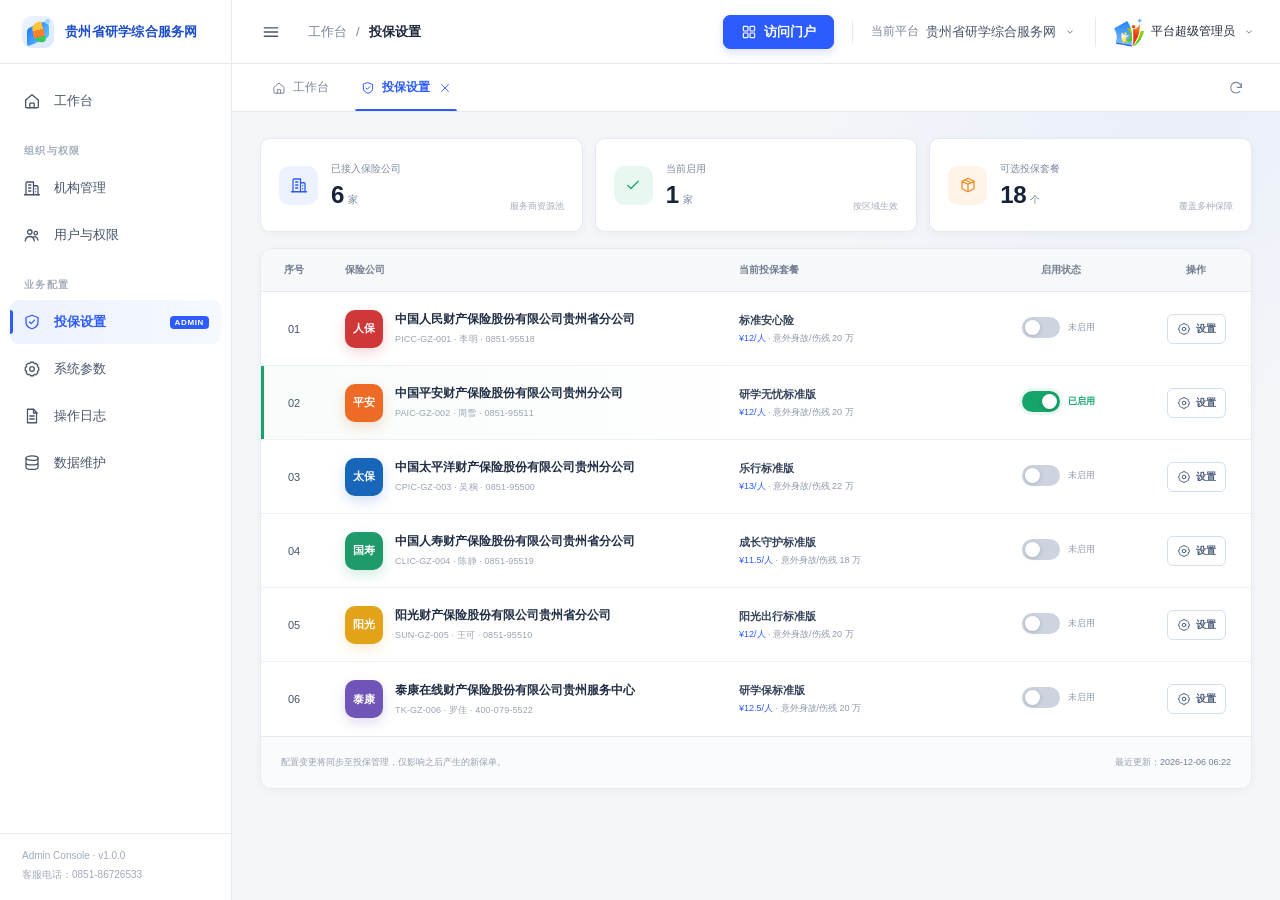
==== insurance-management/admin.html @ 1e3aa3ad "Add insurance management and admin demos" ====
<!doctype html>
<html lang="zh-CN">
  <head>
    <meta charset="UTF-8" />
    <meta name="viewport" content="width=device-width, initial-scale=1.0" />
    <meta
      name="description"
      content="贵州省研学综合服务网投保设置 Admin HTML Demo"
    />
    <title>投保设置｜贵州省研学综合服务网 Admin</title>
    <link rel="icon" type="image/png" href="../assets/logo-title.png" />
    <link rel="stylesheet" href="./styles.css" />
    <link rel="stylesheet" href="./admin.css" />
  </head>
  <body>
    <svg class="svg-sprite" aria-hidden="true">
      <symbol id="icon-menu" viewBox="0 0 24 24">
        <path d="M4 7h16M4 12h16M4 17h16" />
      </symbol>
      <symbol id="icon-home" viewBox="0 0 24 24">
        <path d="m3.5 10.6 8.5-7 8.5 7v9.1a1.3 1.3 0 0 1-1.3 1.3H4.8a1.3 1.3 0 0 1-1.3-1.3z" />
        <path d="M9.2 21v-6.2h5.6V21" />
      </symbol>
      <symbol id="icon-grid" viewBox="0 0 24 24">
        <rect x="3.5" y="3.5" width="7" height="7" rx="1" />
        <rect x="13.5" y="3.5" width="7" height="7" rx="1" />
        <rect x="3.5" y="13.5" width="7" height="7" rx="1" />
        <rect x="13.5" y="13.5" width="7" height="7" rx="1" />
      </symbol>
      <symbol id="icon-shield" viewBox="0 0 24 24">
        <path d="M12 3 20 6v5.9c0 4.8-3.2 7.7-8 9.1-4.8-1.4-8-4.3-8-9.1V6z" />
        <path d="m8.6 12 2.2 2.2 4.6-4.7" />
      </symbol>
      <symbol id="icon-building" viewBox="0 0 24 24">
        <path d="M4 21V5.5A1.5 1.5 0 0 1 5.5 4H14v17M14 9h4.5A1.5 1.5 0 0 1 20 10.5V21" />
        <path d="M2 21h20M7.5 8h3M7.5 12h3M7.5 16h3M17 13h.1M17 17h.1" />
      </symbol>
      <symbol id="icon-users" viewBox="0 0 24 24">
        <circle cx="9" cy="8" r="3" />
        <circle cx="17" cy="9.5" r="2.3" />
        <path d="M3 20c.4-4 2.4-6 6-6s5.6 2 6 6M14.2 14.4c3.2-.6 5.3 1.3 5.8 4.3" />
      </symbol>
      <symbol id="icon-settings" viewBox="0 0 24 24">
        <circle cx="12" cy="12" r="3.1" />
        <path d="M19.4 15a1.7 1.7 0 0 0 .35 1.9l.06.06-2.85 2.85-.06-.06a1.7 1.7 0 0 0-1.9-.35 1.7 1.7 0 0 0-1 1.56V21h-4v-.09A1.7 1.7 0 0 0 8.95 19.4a1.7 1.7 0 0 0-1.9.35l-.06.06-2.85-2.85.06-.06A1.7 1.7 0 0 0 4.6 15a1.7 1.7 0 0 0-1.56-1H3v-4h.09A1.7 1.7 0 0 0 4.6 8.95a1.7 1.7 0 0 0-.35-1.9l-.06-.06L7.04 4.14l.06.06a1.7 1.7 0 0 0 1.9.35A1.7 1.7 0 0 0 10 3V3h4v.09a1.7 1.7 0 0 0 1 1.56 1.7 1.7 0 0 0 1.9-.35l.06-.06 2.85 2.85-.06.06a1.7 1.7 0 0 0-.35 1.9 1.7 1.7 0 0 0 1.56 1H21v4h-.09A1.7 1.7 0 0 0 19.4 15Z" />
      </symbol>
      <symbol id="icon-file" viewBox="0 0 24 24">
        <path d="M6 3h8l4 4v14H6z" />
        <path d="M14 3v5h5M9 12h6M9 16h6" />
      </symbol>
      <symbol id="icon-database" viewBox="0 0 24 24">
        <ellipse cx="12" cy="5.5" rx="8" ry="3" />
        <path d="M4 5.5v6c0 1.7 3.6 3 8 3s8-1.3 8-3v-6M4 11.5v6c0 1.7 3.6 3 8 3s8-1.3 8-3v-6" />
      </symbol>
      <symbol id="icon-check" viewBox="0 0 24 24">
        <path d="m5 12.5 4.2 4.2L19 7" />
      </symbol>
      <symbol id="icon-chevron" viewBox="0 0 24 24">
        <path d="m8 10 4 4 4-4" />
      </symbol>
      <symbol id="icon-close" viewBox="0 0 24 24">
        <path d="m5 5 14 14M19 5 5 19" />
      </symbol>
      <symbol id="icon-refresh" viewBox="0 0 24 24">
        <path d="M20 11a8 8 0 1 0-2.3 6.2" />
        <path d="M20 5v6h-6" />
      </symbol>
      <symbol id="icon-package" viewBox="0 0 24 24">
        <path d="m4 7 8-4 8 4-8 4zM4 7v10l8 4 8-4V7M12 11v10" />
        <path d="m8 5 8 4" />
      </symbol>
      <symbol id="icon-lock" viewBox="0 0 24 24">
        <rect x="4.5" y="10" width="15" height="11" rx="2" />
        <path d="M8 10V7a4 4 0 0 1 8 0v3M12 14v3" />
      </symbol>
    </svg>

    <div class="app-shell admin-shell" id="appShell">
      <aside class="sidebar" id="sidebar" aria-label="Admin 后台主导航">
        <div class="sidebar__brand">
          <a href="#" class="brand-mark" aria-label="贵州省研学综合服务网">
            <span class="brand-mark__icon" aria-hidden="true">
              <i></i><i></i><i></i>
            </span>
            <span class="brand-mark__text">贵州省研学综合服务网</span>
          </a>
        </div>

        <nav class="main-nav">
          <a class="nav-item" href="#" aria-label="工作台">
            <span class="nav-item__icon"><svg><use href="#icon-home"></use></svg></span>
            <span class="nav-item__label">工作台</span>
          </a>

          <p class="nav-section-label">组织与权限</p>
          <a class="nav-item" href="#" aria-label="机构管理">
            <span class="nav-item__icon"><svg><use href="#icon-building"></use></svg></span>
            <span class="nav-item__label">机构管理</span>
          </a>
          <a class="nav-item" href="#" aria-label="用户与权限">
            <span class="nav-item__icon"><svg><use href="#icon-users"></use></svg></span>
            <span class="nav-item__label">用户与权限</span>
          </a>

          <p class="nav-section-label">业务配置</p>
          <a class="nav-item is-active" href="#" aria-current="page" aria-label="投保设置">
            <span class="nav-item__icon"><svg><use href="#icon-shield"></use></svg></span>
            <span class="nav-item__label">投保设置</span>
            <span class="nav-item__badge">ADMIN</span>
          </a>
          <a class="nav-item" href="#" aria-label="系统参数">
            <span class="nav-item__icon"><svg><use href="#icon-settings"></use></svg></span>
            <span class="nav-item__label">系统参数</span>
          </a>
          <a class="nav-item" href="#" aria-label="操作日志">
            <span class="nav-item__icon"><svg><use href="#icon-file"></use></svg></span>
            <span class="nav-item__label">操作日志</span>
          </a>
          <a class="nav-item" href="#" aria-label="数据维护">
            <span class="nav-item__icon"><svg><use href="#icon-database"></use></svg></span>
            <span class="nav-item__label">数据维护</span>
          </a>
        </nav>

        <div class="sidebar__footer">
          <span>Admin Console · v1.0.0</span>
          <span>客服电话：0851-86726533</span>
        </div>
      </aside>

      <div class="sidebar-backdrop" id="sidebarBackdrop" hidden></div>

      <div class="workspace">
        <header class="topbar">
          <div class="topbar__left">
            <button class="icon-button menu-toggle" id="menuToggle" type="button" aria-label="切换侧边栏">
              <svg><use href="#icon-menu"></use></svg>
            </button>
            <nav class="breadcrumb" aria-label="面包屑">
              <a href="#">工作台</a>
              <span>/</span>
              <strong>投保设置</strong>
            </nav>
          </div>

          <div class="topbar__right">
            <button class="portal-button" type="button">
              <svg><use href="#icon-grid"></use></svg>
              <span>访问门户</span>
            </button>
            <span class="topbar__divider"></span>
            <div class="org-chip">
              <span class="org-chip__label">当前平台</span>
              <span class="org-chip__name">贵州省研学综合服务网</span>
              <svg><use href="#icon-chevron"></use></svg>
            </div>
            <div class="account">
              <img src="../assets/logo-title.png" alt="" />
              <span>平台超级管理员</span>
              <svg><use href="#icon-chevron"></use></svg>
            </div>
          </div>
        </header>

        <div class="tabbar" aria-label="已打开页面">
          <button class="page-tab" type="button">
            <svg><use href="#icon-home"></use></svg>
            <span>工作台</span>
          </button>
          <button class="page-tab is-active" type="button">
            <svg><use href="#icon-shield"></use></svg>
            <span>投保设置</span>
            <svg class="page-tab__close"><use href="#icon-close"></use></svg>
          </button>
          <button class="tabbar__refresh" type="button" aria-label="刷新页面">
            <svg><use href="#icon-refresh"></use></svg>
          </button>
        </div>

        <main class="content admin-content">
          <section class="admin-metrics" aria-label="投保配置概览">
            <article class="admin-metric">
              <span class="admin-metric__icon is-blue"><svg><use href="#icon-building"></use></svg></span>
              <div>
                <p>已接入保险公司</p>
                <strong><span id="companyTotal">0</span><small>家</small></strong>
              </div>
              <span class="admin-metric__note">服务商资源池</span>
            </article>
            <article class="admin-metric">
              <span class="admin-metric__icon is-green"><svg><use href="#icon-check"></use></svg></span>
              <div>
                <p>当前启用</p>
                <strong><span id="activeCompanyTotal">0</span><small>家</small></strong>
              </div>
              <span class="admin-metric__note">按区域生效</span>
            </article>
            <article class="admin-metric">
              <span class="admin-metric__icon is-orange"><svg><use href="#icon-package"></use></svg></span>
              <div>
                <p>可选投保套餐</p>
                <strong><span id="planTotal">0</span><small>个</small></strong>
              </div>
              <span class="admin-metric__note">覆盖多种保障</span>
            </article>
          </section>

          <section class="admin-table-card">
            <div class="provider-table-wrap">
              <table class="provider-table">
                <thead>
                  <tr>
                    <th class="provider-col-index">序号</th>
                    <th>保险公司</th>
                    <th class="provider-col-package">当前投保套餐</th>
                    <th class="provider-col-status">启用状态</th>
                    <th class="provider-col-action">操作</th>
                  </tr>
                </thead>
                <tbody id="companyTableBody"></tbody>
              </table>
            </div>

            <footer class="admin-table-card__foot">
              <span>配置变更将同步至投保管理，仅影响之后产生的新保单。</span>
              <span>最近更新：<strong id="updatedAt">--</strong></span>
            </footer>
          </section>
        </main>
      </div>
    </div>

    <div class="modal-backdrop" id="settingsModal" hidden>
      <section
        class="settings-modal"
        role="dialog"
        aria-modal="true"
        aria-labelledby="settingsTitle"
      >
        <header class="settings-modal__head">
          <div>
            <span class="modal-kicker">COMPANY SETTINGS</span>
            <h2 id="settingsTitle">设置投保套餐与区域</h2>
          </div>
          <button class="icon-button" id="settingsClose" type="button" aria-label="关闭设置">
            <svg><use href="#icon-close"></use></svg>
          </button>
        </header>

        <div class="settings-modal__body">
          <section class="settings-provider" aria-label="当前保险公司">
            <span class="settings-provider__logo" id="settingsLogo">保</span>
            <div>
              <h3 id="settingsCompanyName">保险公司</h3>
              <p id="settingsCompanyMeta"></p>
            </div>
            <span class="settings-provider__status" id="settingsStatus">未启用</span>
          </section>

          <section class="plan-section" aria-labelledby="planSectionTitle">
            <div class="plan-section__head">
              <div>
                <h3 id="planSectionTitle">选择投保套餐</h3>
                <p>套餐将应用于后续一键投保及单人投保订单</p>
              </div>
              <span>单选</span>
            </div>
            <div class="plan-grid" id="planGrid"></div>
          </section>

          <section class="region-section" aria-labelledby="regionSectionTitle">
            <div class="plan-section__head">
              <div>
                <h3 id="regionSectionTitle">选择投保区域</h3>
                <p>可勾选省、市、区/县，灰色区域已由其他保险公司投保</p>
              </div>
              <span class="region-selected-count">已选 <strong id="regionSelectedCount">0</strong> 个</span>
            </div>
            <div class="region-selected" id="regionSelectedChips"></div>
            <div class="region-groups" id="regionGroups"></div>
            <p class="region-error" id="regionError" hidden></p>
          </section>

          <p class="settings-note">
            <svg><use href="#icon-shield"></use></svg>
            套餐与区域变更仅影响之后产生的新保单，历史保单不受影响。
          </p>
        </div>

        <footer class="settings-modal__foot">
          <button class="ghost-button" id="settingsCancel" type="button">取消</button>
          <button class="primary-button" id="settingsSave" type="button">
            <svg><use href="#icon-check"></use></svg>
            保存设置
          </button>
        </footer>
      </section>
    </div>

    <div class="toast-region" id="toastRegion" aria-live="polite" aria-atomic="true"></div>

    <script src="./admin.js"></script>
  </body>
</html>
---- insurance-management/styles.css ----
:root {
  --primary: #2c5bff;
  --primary-dark: #1f48d8;
  --primary-soft: #edf2ff;
  --success: #15a56a;
  --success-soft: #e8f8f1;
  --warning: #f08a24;
  --warning-soft: #fff4e7;
  --danger: #e64a4a;
  --danger-soft: #fff0f0;
  --ink: #1d2739;
  --ink-2: #48546a;
  --ink-3: #7b879b;
  --line: #e6eaf0;
  --line-strong: #d8dee8;
  --canvas: #f4f6f9;
  --card: #ffffff;
  --sidebar: #ffffff;
  --header-height: 64px;
  --tab-height: 48px;
  --sidebar-width: 232px;
  --sidebar-collapsed: 76px;
  --radius-lg: 14px;
  --radius-md: 10px;
  --shadow-card: 0 2px 10px rgba(29, 39, 57, 0.04);
  --shadow-float: 0 16px 48px rgba(22, 32, 51, 0.16);
  color-scheme: light;
  font-family: "PingFang SC", "Microsoft YaHei", "Source Han Sans SC", sans-serif;
}

* {
  box-sizing: border-box;
}

[hidden] {
  display: none !important;
}

html {
  min-width: 320px;
  background: var(--canvas);
}

body {
  margin: 0;
  color: var(--ink);
  background:
    radial-gradient(circle at 92% 4%, rgba(44, 91, 255, 0.055), transparent 25rem),
    var(--canvas);
  font-size: 14px;
  -webkit-font-smoothing: antialiased;
}

button,
input,
select {
  font: inherit;
}

button,
a {
  -webkit-tap-highlight-color: transparent;
}

button {
  color: inherit;
}

a {
  color: inherit;
  text-decoration: none;
}

svg {
  width: 1em;
  height: 1em;
  fill: none;
  stroke: currentColor;
  stroke-width: 1.7;
  stroke-linecap: round;
  stroke-linejoin: round;
}

.svg-sprite {
  position: absolute;
  width: 0;
  height: 0;
  overflow: hidden;
}

.sr-only {
  position: absolute;
  width: 1px;
  height: 1px;
  padding: 0;
  margin: -1px;
  overflow: hidden;
  clip: rect(0, 0, 0, 0);
  white-space: nowrap;
  border: 0;
}

.app-shell {
  min-height: 100vh;
}

.sidebar {
  position: fixed;
  inset: 0 auto 0 0;
  z-index: 30;
  display: flex;
  width: var(--sidebar-width);
  flex-direction: column;
  border-right: 1px solid var(--line);
  background: var(--sidebar);
  transition: width 220ms ease, transform 220ms ease;
}

.sidebar__brand {
  display: flex;
  height: var(--header-height);
  flex: 0 0 var(--header-height);
  align-items: center;
  padding: 0 22px;
  border-bottom: 1px solid var(--line);
  overflow: hidden;
}

.brand-mark {
  display: flex;
  align-items: center;
  gap: 11px;
  min-width: 184px;
}

.brand-mark__icon {
  position: relative;
  display: inline-block;
  width: 32px;
  height: 32px;
  flex: 0 0 32px;
  overflow: hidden;
  border-radius: 9px;
  background: linear-gradient(145deg, #edf4ff 0%, #dbe9ff 100%);
}

.brand-mark__icon::before,
.brand-mark__icon::after,
.brand-mark__icon i {
  position: absolute;
  display: block;
  content: "";
}

.brand-mark__icon::before {
  left: 5px;
  bottom: 6px;
  width: 22px;
  height: 18px;
  transform: skewY(-23deg);
  border-radius: 3px 8px 3px 3px;
  background: linear-gradient(135deg, #2878ff, #5cc7ff);
}

.brand-mark__icon::after {
  left: 11px;
  bottom: 5px;
  width: 11px;
  height: 21px;
  transform: rotate(-14deg);
  border-radius: 10px 4px 4px 10px;
  background: linear-gradient(180deg, #ffc338 0 38%, #ff7f2a 38% 72%, #37c75d 72%);
}

.brand-mark__icon i:nth-child(1) {
  top: 3px;
  right: 4px;
  width: 5px;
  height: 5px;
  border-radius: 50%;
  background: #9dd8ff;
}

.brand-mark__icon i:nth-child(2) {
  top: 8px;
  right: 11px;
  width: 3px;
  height: 3px;
  border-radius: 50%;
  background: #2c5bff;
}

.brand-mark__text {
  max-width: 142px;
  color: #1b4dca;
  font-size: 13px;
  font-weight: 700;
  line-height: 1.35;
  letter-spacing: 0.02em;
}

.main-nav {
  flex: 1;
  padding: 12px 10px;
  overflow-y: auto;
}

.nav-section-label {
  margin: 21px 14px 8px;
  color: #a5adbb;
  font-size: 10px;
  font-weight: 700;
  letter-spacing: 0.13em;
}

.nav-item {
  position: relative;
  display: flex;
  min-height: 44px;
  align-items: center;
  gap: 12px;
  margin: 3px 0;
  padding: 0 12px;
  border-radius: 9px;
  color: var(--ink-2);
  font-size: 13px;
  font-weight: 500;
  transition: background-color 160ms ease, color 160ms ease;
}

.nav-item:hover {
  color: var(--primary);
  background: #f4f7ff;
}

.nav-item.is-active {
  color: var(--primary);
  background: linear-gradient(90deg, #edf2ff 0%, #f5f8ff 100%);
  font-weight: 700;
}

.nav-item.is-active::before {
  position: absolute;
  inset: 10px auto 10px 0;
  width: 3px;
  border-radius: 0 3px 3px 0;
  background: var(--primary);
  content: "";
}

.nav-item__icon {
  display: grid;
  width: 20px;
  height: 20px;
  flex: 0 0 20px;
  place-items: center;
}

.nav-item__icon svg {
  width: 18px;
  height: 18px;
}

.nav-item__label {
  flex: 1;
  white-space: nowrap;
}

.nav-item__badge {
  padding: 2px 5px;
  border-radius: 4px;
  color: #fff;
  background: var(--primary);
  font-size: 8px;
  font-weight: 800;
  letter-spacing: 0.08em;
}

.sidebar__footer {
  display: grid;
  gap: 4px;
  padding: 14px 22px 18px;
  border-top: 1px solid var(--line);
  color: #a1aab9;
  font-size: 10px;
  line-height: 1.5;
  white-space: nowrap;
}

.workspace {
  min-height: 100vh;
  margin-left: var(--sidebar-width);
  transition: margin-left 220ms ease;
}

.topbar {
  position: sticky;
  top: 0;
  z-index: 20;
  display: flex;
  height: var(--header-height);
  align-items: center;
  justify-content: space-between;
  border-bottom: 1px solid var(--line);
  background: rgba(255, 255, 255, 0.96);
  backdrop-filter: blur(14px);
}

.topbar__left,
.topbar__right {
  display: flex;
  align-items: center;
}

.topbar__left {
  gap: 18px;
  min-width: 0;
  padding-left: 20px;
}

.topbar__right {
  gap: 18px;
  padding-right: 24px;
}

.icon-button {
  display: grid;
  width: 38px;
  height: 38px;
  padding: 0;
  place-items: center;
  border: 0;
  border-radius: 8px;
  color: var(--ink-2);
  background: transparent;
  cursor: pointer;
  transition: background-color 160ms ease, color 160ms ease;
}

.icon-button:hover {
  color: var(--primary);
  background: var(--primary-soft);
}

.icon-button svg {
  width: 20px;
  height: 20px;
}

.breadcrumb {
  display: flex;
  min-width: 0;
  align-items: center;
  gap: 9px;
  color: var(--ink-3);
  font-size: 13px;
  white-space: nowrap;
}

.breadcrumb a:hover {
  color: var(--primary);
}

.breadcrumb strong {
  color: var(--ink);
  font-weight: 600;
}

.portal-button,
.secondary-button,
.primary-button,
.ghost-button,
.danger-button {
  display: inline-flex;
  align-items: center;
  justify-content: center;
  gap: 7px;
  min-height: 36px;
  padding: 0 16px;
  border-radius: 7px;
  font-size: 13px;
  font-weight: 600;
  line-height: 1;
  cursor: pointer;
  transition:
    border-color 160ms ease,
    background-color 160ms ease,
    color 160ms ease,
    box-shadow 160ms ease,
    transform 160ms ease;
}

.portal-button,
.primary-button {
  border: 1px solid var(--primary);
  color: #fff;
  background: var(--primary);
  box-shadow: 0 4px 10px rgba(44, 91, 255, 0.16);
}

.portal-button:hover,
.primary-button:hover {
  border-color: var(--primary-dark);
  background: var(--primary-dark);
  box-shadow: 0 6px 14px rgba(44, 91, 255, 0.24);
}

.portal-button {
  min-height: 34px;
  padding: 0 17px;
}

.portal-button svg,
.primary-button svg,
.secondary-button svg {
  width: 16px;
  height: 16px;
}

.secondary-button,
.ghost-button {
  border: 1px solid var(--line-strong);
  color: var(--ink-2);
  background: #fff;
}

.secondary-button:hover,
.ghost-button:hover {
  border-color: #a9bfff;
  color: var(--primary);
  background: #f8faff;
}

.danger-button {
  border: 1px solid var(--danger);
  color: #fff;
  background: var(--danger);
  box-shadow: 0 4px 10px rgba(230, 74, 74, 0.16);
}

.danger-button:hover {
  border-color: #cb3333;
  background: #cb3333;
  box-shadow: 0 6px 14px rgba(230, 74, 74, 0.22);
}

.topbar__divider {
  width: 1px;
  height: 22px;
  background: var(--line);
}

.org-chip,
.account {
  display: flex;
  align-items: center;
  gap: 7px;
  color: var(--ink-2);
  white-space: nowrap;
}

.org-chip__label {
  color: var(--ink-3);
  font-size: 12px;
}

.org-chip__name {
  max-width: 220px;
  overflow: hidden;
  font-size: 13px;
  text-overflow: ellipsis;
}

.org-chip svg,
.account svg {
  width: 14px;
  height: 14px;
  color: var(--ink-3);
}

.account {
  padding-left: 18px;
  border-left: 1px solid var(--line);
}

.account img {
  width: 30px;
  height: 30px;
  border-radius: 8px;
  object-fit: cover;
  object-position: left center;
}

.account span {
  max-width: 190px;
  overflow: hidden;
  color: var(--ink);
  font-size: 12px;
  text-overflow: ellipsis;
}

.tabbar {
  display: flex;
  height: var(--tab-height);
  align-items: stretch;
  padding: 0 24px;
  border-bottom: 1px solid var(--line);
  background: #fff;
}

.page-tab {
  position: relative;
  display: inline-flex;
  align-items: center;
  gap: 7px;
  padding: 0 16px;
  border: 0;
  color: var(--ink-3);
  background: transparent;
  font-size: 12px;
  cursor: pointer;
}

.page-tab svg {
  width: 14px;
  height: 14px;
}

.page-tab__close {
  width: 12px !important;
  height: 12px !important;
  margin-left: 2px;
}

.page-tab.is-active {
  color: var(--primary);
  font-weight: 600;
}

.page-tab.is-active::after {
  position: absolute;
  right: 10px;
  bottom: 0;
  left: 10px;
  height: 2px;
  border-radius: 2px 2px 0 0;
  background: var(--primary);
  content: "";
}

.tabbar__refresh {
  display: grid;
  width: 40px;
  margin-left: auto;
  padding: 0;
  place-items: center;
  border: 0;
  color: var(--ink-3);
  background: transparent;
  cursor: pointer;
}

.tabbar__refresh:hover {
  color: var(--primary);
}

.tabbar__refresh svg {
  width: 16px;
  height: 16px;
}

.content {
  max-width: 1600px;
  margin: 0 auto;
  padding: 26px 28px 44px;
}

.page-heading {
  display: flex;
  align-items: flex-end;
  justify-content: space-between;
  gap: 24px;
  margin-bottom: 20px;
}

.eyebrow {
  display: flex;
  align-items: center;
  gap: 7px;
  margin-bottom: 8px;
  color: #7483a0;
  font-size: 9px;
  font-weight: 800;
  letter-spacing: 0.14em;
}

.eyebrow__dot {
  width: 6px;
  height: 6px;
  border-radius: 50%;
  background: var(--success);
  box-shadow: 0 0 0 4px rgba(21, 165, 106, 0.1);
}

.page-heading h1 {
  margin: 0;
  color: #12203b;
  font-size: clamp(25px, 2.5vw, 33px);
  font-weight: 760;
  letter-spacing: -0.035em;
}

.page-heading p {
  margin: 7px 0 0;
  color: var(--ink-3);
  font-size: 13px;
}

.detail-page {
  display: grid;
  gap: 16px;
  animation: page-in 220ms cubic-bezier(0.22, 1, 0.36, 1) both;
}

.back-link {
  display: inline-flex;
  width: max-content;
  align-items: center;
  gap: 5px;
  padding: 0;
  border: 0;
  color: var(--ink-3);
  background: transparent;
  font-size: 12px;
  cursor: pointer;
}

.back-link:hover {
  color: var(--primary);
}

.back-link svg {
  width: 15px;
  height: 15px;
}

.detail-hero {
  position: relative;
  display: flex;
  min-height: 122px;
  align-items: center;
  justify-content: space-between;
  gap: 24px;
  overflow: hidden;
  padding: 24px 26px;
  border: 1px solid var(--line);
  border-radius: var(--radius-md);
  background:
    radial-gradient(circle at 86% 18%, rgba(44, 91, 255, 0.12), transparent 12rem),
    linear-gradient(115deg, rgba(44, 91, 255, 0.065), transparent 44%),
    #fff;
  box-shadow: var(--shadow-card);
}

.detail-hero::after {
  position: absolute;
  top: -72px;
  right: 40px;
  width: 220px;
  height: 220px;
  border: 1px solid rgba(44, 91, 255, 0.1);
  border-radius: 50%;
  content: "";
}

.detail-hero h1 {
  margin: 6px 0 7px;
  font-size: clamp(22px, 2.2vw, 29px);
  font-weight: 760;
  letter-spacing: -0.03em;
}

.detail-hero p {
  margin: 0;
  color: var(--ink-3);
  font-size: 11px;
}

.detail-hero .primary-button {
  position: relative;
  z-index: 1;
  min-width: 116px;
}

.detail-filter-card {
  padding: 16px 20px;
}

.detail-filter-grid {
  display: grid;
  grid-template-columns:
    minmax(140px, 1.1fr)
    minmax(110px, 0.62fr)
    minmax(165px, 1.25fr)
    minmax(140px, 1fr)
    auto;
  gap: 12px;
  align-items: end;
}

.detail-filter-actions {
  padding-bottom: 1px;
}

.detail-filter-actions button {
  min-width: 72px;
}

.filter-card,
.table-card,
.metric-card {
  border: 1px solid var(--line);
  background: var(--card);
  box-shadow: var(--shadow-card);
}

.filter-card {
  padding: 18px 20px 14px;
  border-radius: var(--radius-md);
}

.filter-grid {
  display: grid;
  grid-template-columns: minmax(260px, 1.8fr) minmax(180px, 0.7fr) auto;
  gap: 14px;
  align-items: end;
}

.field {
  display: grid;
  gap: 8px;
}

.field > span:first-child {
  color: var(--ink-2);
  font-size: 12px;
  font-weight: 500;
}

.field__control {
  position: relative;
  display: flex;
  height: 38px;
  align-items: center;
  border: 1px solid var(--line-strong);
  border-radius: 6px;
  background: #fff;
  transition: border-color 160ms ease, box-shadow 160ms ease;
}

.field__control:focus-within {
  border-color: #8aa7ff;
  box-shadow: 0 0 0 3px rgba(44, 91, 255, 0.1);
}

.field__control > svg {
  width: 16px;
  height: 16px;
  margin-left: 12px;
  color: #9ca6b7;
}

.field__control input,
.field__control select {
  width: 100%;
  height: 100%;
  min-width: 0;
  padding: 0 12px;
  border: 0;
  outline: 0;
  color: var(--ink);
  background: transparent;
  font-size: 13px;
}

.field__control input::placeholder {
  color: #b0b8c6;
}

.field__control select {
  appearance: none;
  padding-right: 34px;
  cursor: pointer;
}

.field__chevron {
  position: absolute;
  right: 11px;
  width: 14px !important;
  height: 14px !important;
  margin: 0 !important;
  pointer-events: none;
}

.filter-actions {
  display: flex;
  gap: 9px;
  align-items: center;
  padding-bottom: 1px;
}

.filter-actions button {
  min-width: 78px;
  height: 38px;
}

.filter-footnote {
  display: flex;
  justify-content: space-between;
  gap: 20px;
  margin-top: 14px;
  padding-top: 12px;
  border-top: 1px dashed #edf0f5;
  color: #97a1b1;
  font-size: 11px;
}

.filter-footnote strong {
  color: #6f7c91;
  font-weight: 500;
}

.metrics {
  display: grid;
  grid-template-columns: repeat(3, minmax(0, 1fr));
  gap: 14px;
  margin: 16px 0;
}

.metric-card {
  position: relative;
  display: flex;
  min-height: 104px;
  align-items: center;
  gap: 15px;
  overflow: hidden;
  padding: 18px 20px;
  border-radius: var(--radius-md);
}

.metric-card::after {
  position: absolute;
  top: -26px;
  right: -22px;
  width: 100px;
  height: 100px;
  border-radius: 50%;
  background: currentColor;
  content: "";
  opacity: 0.035;
}

.metric-card__icon {
  display: grid;
  width: 44px;
  height: 44px;
  flex: 0 0 44px;
  place-items: center;
  border-radius: 12px;
}

.metric-card__icon svg {
  width: 22px;
  height: 22px;
}

.metric-card--blue {
  color: var(--primary);
}

.metric-card--blue .metric-card__icon {
  background: var(--primary-soft);
}

.metric-card--green {
  color: var(--success);
}

.metric-card--green .metric-card__icon {
  background: var(--success-soft);
}

.metric-card--orange {
  color: var(--warning);
}

.metric-card--orange .metric-card__icon {
  background: var(--warning-soft);
}

.metric-card > div {
  display: grid;
  gap: 3px;
}

.metric-card__label {
  color: var(--ink-3);
  font-size: 11px;
}

.metric-card strong {
  color: var(--ink);
  font-size: 27px;
  font-weight: 760;
  line-height: 1.15;
  letter-spacing: -0.02em;
}

.metric-card strong small {
  margin-left: 5px;
  color: var(--ink-3);
  font-size: 11px;
  font-weight: 500;
}

.metric-card__trend {
  margin-left: auto;
  align-self: flex-end;
  padding-bottom: 3px;
  color: #9aa5b5;
  font-size: 10px;
}

.table-card {
  overflow: hidden;
  border-radius: var(--radius-md);
}

.table-card__head {
  display: flex;
  min-height: 74px;
  align-items: center;
  justify-content: space-between;
  gap: 20px;
  padding: 16px 20px 14px;
  border-bottom: 1px solid var(--line);
}

.table-card__head h2 {
  margin: 0;
  color: var(--ink);
  font-size: 16px;
  font-weight: 700;
}

.table-card__head p {
  margin: 5px 0 0;
  color: var(--ink-3);
  font-size: 11px;
}

.table-card__head p strong {
  color: var(--primary);
}

.insurance-tip {
  display: flex;
  align-items: center;
  gap: 7px;
  padding: 7px 10px;
  border: 1px solid #dce8ff;
  border-radius: 6px;
  color: #5470b6;
  background: #f7faff;
  font-size: 10px;
}

.insurance-tip svg {
  width: 14px;
  height: 14px;
  color: var(--primary);
}

.table-wrap {
  width: 100%;
  overflow-x: auto;
}

.data-table {
  width: 100%;
  border-spacing: 0;
  border-collapse: separate;
  font-size: 12px;
  table-layout: fixed;
}

.data-table th {
  height: 42px;
  padding: 0 16px;
  border-bottom: 1px solid var(--line);
  color: #68758a;
  background: #f7f8fa;
  font-size: 11px;
  font-weight: 600;
  text-align: left;
  white-space: nowrap;
}

.data-table td {
  height: 60px;
  padding: 10px 16px;
  border-bottom: 1px solid #edf0f4;
  color: var(--ink-2);
  vertical-align: middle;
}

.data-table tbody tr:last-child td {
  border-bottom: 0;
}

.data-table tbody tr {
  transition: background-color 150ms ease;
}

.data-table tbody tr:hover {
  background: #fafbff;
}

.data-table .col-index {
  width: 72px;
  color: #8b96a8;
  text-align: center;
}

.data-table .col-number {
  width: 150px;
  text-align: center;
}

.data-table .col-action {
  width: 286px;
  text-align: center;
}

.data-table th.col-index,
.data-table th.col-number,
.data-table th.col-action {
  text-align: center;
}

.activity-name {
  display: flex;
  align-items: center;
  gap: 12px;
  min-width: 0;
}

.activity-name__icon {
  display: grid;
  width: 34px;
  height: 34px;
  flex: 0 0 34px;
  place-items: center;
  border: 1px solid #dde7ff;
  border-radius: 9px;
  color: var(--primary);
  background: #f5f8ff;
}

.activity-name__icon svg {
  width: 17px;
  height: 17px;
}

.activity-name__body {
  display: grid;
  min-width: 0;
  gap: 4px;
}

.activity-name strong {
  overflow: hidden;
  color: var(--ink);
  font-size: 13px;
  font-weight: 600;
  text-overflow: ellipsis;
  white-space: nowrap;
}

.activity-name small {
  overflow: hidden;
  color: #9aa5b5;
  font-size: 10px;
  text-overflow: ellipsis;
  white-space: nowrap;
}

.count-cell {
  display: inline-flex;
  min-width: 62px;
  align-items: baseline;
  justify-content: center;
  gap: 3px;
}

.count-cell strong {
  color: var(--ink);
  font-size: 16px;
  font-weight: 700;
}

.count-cell span {
  color: #9ba5b4;
  font-size: 10px;
}

.count-cell.is-pending strong {
  color: var(--warning);
}

.row-actions {
  display: flex;
  align-items: center;
  justify-content: center;
  gap: 7px;
}

.link-button {
  display: inline-flex;
  align-items: center;
  gap: 5px;
  padding: 6px 8px;
  border: 0;
  border-radius: 5px;
  color: var(--primary);
  background: transparent;
  font-size: 12px;
  font-weight: 600;
  white-space: nowrap;
  cursor: pointer;
  transition: background-color 150ms ease, color 150ms ease;
}

.link-button svg {
  width: 14px;
  height: 14px;
}

.link-button:hover {
  background: var(--primary-soft);
}

.link-button--primary {
  padding: 6px 10px;
  border: 1px solid #c8d6ff;
  background: #f6f8ff;
}

.link-button--danger {
  color: var(--danger);
}

.link-button--danger:hover {
  background: var(--danger-soft);
}

.link-button--download {
  color: #496484;
}

.link-button--download:hover {
  color: var(--primary);
  background: #eef3fc;
}

.link-button:disabled {
  color: #b2bac7;
  background: transparent;
  cursor: not-allowed;
}

.soft-status {
  display: inline-flex;
  align-items: center;
  gap: 5px;
  padding: 4px 8px;
  border-radius: 999px;
  font-size: 10px;
  font-weight: 600;
  white-space: nowrap;
}

.soft-status::before {
  width: 5px;
  height: 5px;
  border-radius: 50%;
  background: currentColor;
  content: "";
}

.soft-status--success {
  color: var(--success);
  background: var(--success-soft);
}

.soft-status--warning {
  color: var(--warning);
  background: var(--warning-soft);
}

.soft-status--info {
  color: #5b739b;
  background: #eef3fa;
}

.pagination-bar {
  display: flex;
  min-height: 58px;
  align-items: center;
  justify-content: space-between;
  gap: 20px;
  padding: 10px 20px;
  border-top: 1px solid var(--line);
  color: var(--ink-3);
  font-size: 11px;
}

.pagination {
  display: flex;
  align-items: center;
  gap: 5px;
}

.pagination__button,
.pagination__page {
  display: grid;
  width: 30px;
  height: 30px;
  padding: 0;
  place-items: center;
  border: 1px solid var(--line);
  border-radius: 5px;
  color: var(--ink-2);
  background: #fff;
  font-size: 11px;
  cursor: pointer;
}

.pagination__button svg {
  width: 14px;
  height: 14px;
}

.pagination__button:disabled {
  color: #c3cad4;
  background: #fafbfc;
  cursor: not-allowed;
}

.pagination__page.is-active {
  border-color: var(--primary);
  color: #fff;
  background: var(--primary);
}

.empty-state {
  display: grid;
  justify-items: center;
  padding: 56px 20px 62px;
  text-align: center;
}

.empty-state__icon {
  display: grid;
  width: 54px;
  height: 54px;
  margin-bottom: 14px;
  place-items: center;
  border-radius: 50%;
  color: #9cb1e9;
  background: #f0f4ff;
}

.empty-state__icon svg {
  width: 23px;
  height: 23px;
}

.empty-state h3 {
  margin: 0;
  font-size: 14px;
}

.empty-state p {
  margin: 6px 0 16px;
  color: var(--ink-3);
  font-size: 11px;
}

.modal-backdrop {
  position: fixed;
  inset: 0;
  z-index: 80;
  display: grid;
  padding: 28px;
  place-items: center;
  background: rgba(17, 25, 40, 0.46);
  backdrop-filter: blur(4px);
  animation: backdrop-in 160ms ease both;
}

.detail-modal {
  display: flex;
  width: min(920px, 100%);
  max-height: min(820px, calc(100vh - 56px));
  flex-direction: column;
  overflow: hidden;
  border: 1px solid rgba(255, 255, 255, 0.35);
  border-radius: 14px;
  background: #fff;
  box-shadow: var(--shadow-float);
  animation: modal-in 190ms cubic-bezier(0.22, 1, 0.36, 1) both;
}

.detail-modal__head {
  display: flex;
  align-items: flex-start;
  justify-content: space-between;
  gap: 24px;
  padding: 22px 24px 19px;
  border-bottom: 1px solid var(--line);
  background:
    linear-gradient(115deg, rgba(44, 91, 255, 0.08), transparent 42%),
    #fff;
}

.modal-kicker {
  color: var(--primary);
  font-size: 9px;
  font-weight: 800;
  letter-spacing: 0.14em;
}

.detail-modal__head h2 {
  margin: 6px 0 5px;
  font-size: 22px;
  letter-spacing: -0.02em;
}

.detail-modal__head p {
  margin: 0;
  color: var(--ink-3);
  font-size: 11px;
}

.modal-close {
  flex: 0 0 38px;
}

.detail-modal__body {
  min-height: 0;
  padding: 18px 24px 22px;
  overflow-y: auto;
}

.detail-summary {
  display: grid;
  grid-template-columns: repeat(3, 1fr);
  gap: 10px;
}

.detail-summary article {
  display: flex;
  min-height: 68px;
  align-items: center;
  justify-content: space-between;
  padding: 0 16px;
  border: 1px solid var(--line);
  border-radius: 8px;
  background: #fafbfc;
}

.detail-summary span {
  color: var(--ink-3);
  font-size: 11px;
}

.detail-summary strong {
  color: var(--ink);
  font-size: 23px;
}

.detail-summary .is-success {
  border-color: #d8f0e6;
  background: #f5fcf9;
}

.detail-summary .is-success strong {
  color: var(--success);
}

.detail-summary .is-warning {
  border-color: #f8e3cb;
  background: #fffaf4;
}

.detail-summary .is-warning strong {
  color: var(--warning);
}

.detail-toolbar {
  display: flex;
  align-items: center;
  justify-content: space-between;
  gap: 18px;
  margin: 20px 0 11px;
}

.detail-toolbar h3 {
  display: inline;
  margin: 0;
  font-size: 15px;
}

.detail-toolbar span {
  margin-left: 9px;
  color: var(--ink-3);
  font-size: 10px;
}

.primary-button--small {
  min-height: 32px;
  padding: 0 12px;
  font-size: 11px;
}

.detail-table-wrap {
  border: 1px solid var(--line);
  border-radius: 8px;
}

.student-table {
  min-width: 920px;
}

.student-table .col-index {
  width: 64px;
}

.student-table .col-action {
  width: 260px;
}

.student-table td {
  height: 56px;
}

.id-number {
  color: #566278;
  font-variant-numeric: tabular-nums;
  letter-spacing: 0.015em;
}

.phone-number {
  color: #566278;
  font-variant-numeric: tabular-nums;
  white-space: nowrap;
}

.detail-modal__foot {
  display: flex;
  min-height: 64px;
  align-items: center;
  justify-content: space-between;
  gap: 20px;
  padding: 12px 24px;
  border-top: 1px solid var(--line);
  color: var(--ink-3);
  background: #fafbfc;
  font-size: 10px;
}

.detail-modal__foot button {
  min-width: 74px;
}

.confirm-modal {
  width: min(390px, 100%);
  padding: 28px;
  border-radius: 14px;
  background: #fff;
  box-shadow: var(--shadow-float);
  text-align: center;
  animation: modal-in 190ms cubic-bezier(0.22, 1, 0.36, 1) both;
}

.confirm-modal__icon {
  display: grid;
  width: 52px;
  height: 52px;
  margin: 0 auto 15px;
  place-items: center;
  border-radius: 50%;
  color: var(--primary);
  background: var(--primary-soft);
}

.confirm-modal__icon svg {
  width: 25px;
  height: 25px;
}

.confirm-modal__icon--danger {
  color: var(--danger);
  background: var(--danger-soft);
}

.confirm-modal h2 {
  margin: 0;
  font-size: 19px;
}

.confirm-modal p {
  margin: 9px 0 22px;
  color: var(--ink-3);
  font-size: 12px;
  line-height: 1.7;
}

.confirm-modal__actions {
  display: grid;
  grid-template-columns: 1fr 1fr;
  gap: 10px;
}

.payment-modal {
  width: min(700px, 100%);
  overflow: hidden;
  border: 1px solid rgba(255, 255, 255, 0.35);
  border-radius: 14px;
  background: #fff;
  box-shadow: var(--shadow-float);
  animation: modal-in 190ms cubic-bezier(0.22, 1, 0.36, 1) both;
}

.payment-modal__head {
  display: flex;
  align-items: flex-start;
  justify-content: space-between;
  gap: 20px;
  padding: 20px 22px 16px;
  border-bottom: 1px solid var(--line);
  background:
    linear-gradient(115deg, rgba(44, 91, 255, 0.08), transparent 44%),
    #fff;
}

.payment-modal__head h2 {
  margin: 5px 0 0;
  font-size: 21px;
}

.payment-modal__body {
  display: grid;
  grid-template-columns: 250px 1fr;
  gap: 26px;
  padding: 24px;
}

.qr-panel {
  position: relative;
  display: grid;
  width: 250px;
  height: 250px;
  place-items: center;
  overflow: hidden;
  border: 1px solid #dfe6f1;
  border-radius: 12px;
  background:
    linear-gradient(90deg, rgba(44, 91, 255, 0.028) 1px, transparent 1px),
    linear-gradient(rgba(44, 91, 255, 0.028) 1px, transparent 1px),
    #fbfcff;
  background-size: 12px 12px;
}

.qr-panel img {
  width: 194px;
  height: 194px;
  border: 8px solid #fff;
  border-radius: 5px;
  object-fit: contain;
  box-shadow: 0 2px 12px rgba(20, 34, 60, 0.07);
}

.qr-corner {
  position: absolute;
  width: 18px;
  height: 18px;
  border-color: var(--primary);
  border-style: solid;
}

.qr-corner--tl {
  top: 9px;
  left: 9px;
  border-width: 2px 0 0 2px;
}

.qr-corner--tr {
  top: 9px;
  right: 9px;
  border-width: 2px 2px 0 0;
}

.qr-corner--bl {
  bottom: 9px;
  left: 9px;
  border-width: 0 0 2px 2px;
}

.qr-corner--br {
  right: 9px;
  bottom: 9px;
  border-width: 0 2px 2px 0;
}

.qr-scan-line {
  position: absolute;
  right: 34px;
  left: 34px;
  height: 2px;
  background: linear-gradient(90deg, transparent, #4bd18d, transparent);
  box-shadow: 0 0 9px rgba(75, 209, 141, 0.7);
  animation: qr-scan 2.6s ease-in-out infinite;
}

.payment-info {
  display: flex;
  min-width: 0;
  flex-direction: column;
  justify-content: center;
}

.payment-info__label {
  color: var(--ink-3);
  font-size: 11px;
}

.payment-total {
  margin: 4px 0 18px;
  color: var(--danger);
  font-size: 16px;
  font-weight: 700;
}

.payment-total strong {
  font-size: 32px;
  letter-spacing: -0.03em;
}

.payment-details {
  display: grid;
  gap: 0;
  margin: 0;
  border-top: 1px solid var(--line);
}

.payment-details > div {
  display: flex;
  min-height: 42px;
  align-items: center;
  justify-content: space-between;
  gap: 20px;
  border-bottom: 1px solid var(--line);
}

.payment-details dt {
  color: var(--ink-3);
  font-size: 11px;
}

.payment-details dd {
  max-width: 230px;
  margin: 0;
  overflow: hidden;
  color: var(--ink-2);
  font-size: 12px;
  text-align: right;
  text-overflow: ellipsis;
  white-space: nowrap;
}

.payment-details dd strong {
  color: var(--ink);
}

.payment-hint {
  margin: 13px 0 0;
  color: #98a3b3;
  font-size: 10px;
  line-height: 1.6;
}

.payment-modal__foot {
  display: flex;
  justify-content: flex-end;
  gap: 10px;
  padding: 14px 22px;
  border-top: 1px solid var(--line);
  background: #fafbfc;
}

.payment-modal__foot button {
  min-width: 110px;
}

.toast-region {
  position: fixed;
  top: 84px;
  left: 50%;
  z-index: 120;
  display: grid;
  width: min(360px, calc(100vw - 32px));
  gap: 8px;
  transform: translateX(-50%);
  pointer-events: none;
}

.toast {
  display: flex;
  align-items: center;
  gap: 10px;
  padding: 12px 14px;
  border: 1px solid #d9f0e5;
  border-radius: 8px;
  color: #1d6d50;
  background: #f4fcf8;
  box-shadow: 0 10px 28px rgba(21, 80, 58, 0.13);
  font-size: 12px;
  animation: toast-in 220ms ease both;
}

.toast.is-leaving {
  animation: toast-out 180ms ease both;
}

.toast__icon {
  display: grid;
  width: 22px;
  height: 22px;
  flex: 0 0 22px;
  place-items: center;
  border-radius: 50%;
  color: #fff;
  background: var(--success);
}

.toast__icon svg {
  width: 13px;
  height: 13px;
  stroke-width: 2.2;
}

.sidebar-backdrop {
  position: fixed;
  inset: 0;
  z-index: 25;
  background: rgba(17, 25, 40, 0.38);
  backdrop-filter: blur(2px);
}

.app-shell.is-collapsed .sidebar {
  width: var(--sidebar-collapsed);
}

.app-shell.is-collapsed .workspace {
  margin-left: var(--sidebar-collapsed);
}

.app-shell.is-collapsed .sidebar__brand {
  padding: 0 22px;
}

.app-shell.is-collapsed .brand-mark {
  min-width: 32px;
}

.app-shell.is-collapsed .brand-mark__text,
.app-shell.is-collapsed .nav-section-label,
.app-shell.is-collapsed .nav-item__label,
.app-shell.is-collapsed .nav-item__badge,
.app-shell.is-collapsed .sidebar__footer {
  display: none;
}

.app-shell.is-collapsed .nav-item {
  justify-content: center;
  padding: 0;
}

.app-shell.is-collapsed .nav-item.is-active::before {
  top: 10px;
  bottom: 10px;
}

@keyframes backdrop-in {
  from {
    opacity: 0;
  }
}

@keyframes modal-in {
  from {
    opacity: 0;
    transform: translateY(10px) scale(0.985);
  }
}

@keyframes toast-in {
  from {
    opacity: 0;
    transform: translateY(-8px);
  }
}

@keyframes toast-out {
  to {
    opacity: 0;
    transform: translateY(-5px);
  }
}

@keyframes page-in {
  from {
    opacity: 0;
    transform: translateY(6px);
  }
}

@keyframes qr-scan {
  0%,
  100% {
    top: 38px;
    opacity: 0.25;
  }

  50% {
    top: 208px;
    opacity: 1;
  }
}

@media (max-width: 1180px) {
  .org-chip {
    display: none;
  }

  .account span {
    display: none;
  }
}

@media (max-width: 960px) {
  .sidebar {
    width: 248px;
    transform: translateX(-100%);
    box-shadow: 18px 0 40px rgba(18, 32, 59, 0.12);
  }

  .app-shell.is-mobile-nav-open .sidebar {
    transform: translateX(0);
  }

  .workspace,
  .app-shell.is-collapsed .workspace {
    margin-left: 0;
  }

  .app-shell.is-collapsed .sidebar {
    width: 248px;
  }

  .app-shell.is-collapsed .brand-mark__text,
  .app-shell.is-collapsed .nav-section-label,
  .app-shell.is-collapsed .nav-item__label,
  .app-shell.is-collapsed .nav-item__badge,
  .app-shell.is-collapsed .sidebar__footer {
    display: block;
  }

  .app-shell.is-collapsed .nav-item {
    justify-content: flex-start;
    padding: 0 12px;
  }

  .filter-grid {
    grid-template-columns: 1.5fr 1fr;
  }

  .detail-filter-grid {
    grid-template-columns: repeat(2, minmax(0, 1fr));
  }

  .detail-filter-actions {
    grid-column: 1 / -1;
  }

  .filter-actions {
    grid-column: 1 / -1;
  }
}

@media (max-width: 760px) {
  :root {
    --header-height: 58px;
    --tab-height: 44px;
  }

  .topbar__right {
    gap: 10px;
    padding-right: 12px;
  }

  .topbar__left {
    gap: 6px;
    padding-left: 8px;
  }

  .breadcrumb a,
  .breadcrumb span,
  .portal-button,
  .topbar__divider {
    display: none;
  }

  .account {
    padding-left: 8px;
    border-left: 0;
  }

  .account img {
    width: 28px;
    height: 28px;
  }

  .tabbar {
    padding: 0 12px;
  }

  .page-tab {
    padding: 0 11px;
  }

  .content {
    padding: 20px 14px 34px;
  }

  .page-heading {
    align-items: flex-start;
  }

  .page-heading p {
    max-width: 280px;
    line-height: 1.55;
  }

  .page-heading .secondary-button {
    width: 38px;
    min-width: 38px;
    padding: 0;
    font-size: 0;
  }

  .page-heading .secondary-button svg {
    width: 17px;
    height: 17px;
  }

  .detail-page {
    gap: 12px;
  }

  .detail-hero {
    min-height: 0;
    align-items: flex-start;
    padding: 19px 17px;
  }

  .detail-hero .primary-button {
    min-width: 104px;
    min-height: 34px;
    padding: 0 12px;
    font-size: 11px;
  }

  .detail-filter-card {
    padding: 16px 14px;
  }

  .detail-filter-grid {
    grid-template-columns: 1fr;
  }

  .detail-filter-actions {
    grid-column: auto;
  }

  .filter-grid {
    grid-template-columns: 1fr;
  }

  .filter-actions {
    grid-column: auto;
  }

  .filter-actions button {
    flex: 1;
  }

  .filter-footnote {
    display: grid;
    gap: 4px;
  }

  .metrics {
    grid-template-columns: 1fr;
  }

  .metric-card {
    min-height: 90px;
  }

  .metric-card__trend {
    align-self: center;
  }

  .table-card__head {
    align-items: flex-start;
  }

  .insurance-tip {
    display: none;
  }

  .table-wrap {
    overflow: visible;
  }

  .data-table,
  .data-table thead,
  .data-table tbody,
  .data-table tr,
  .data-table td {
    display: block;
  }

  .data-table thead {
    display: none;
  }

  .data-table {
    padding: 10px 12px;
  }

  .data-table tbody tr {
    position: relative;
    display: grid;
    grid-template-columns: 1fr 1fr;
    gap: 13px 16px;
    margin-bottom: 10px;
    padding: 15px 14px;
    border: 1px solid var(--line);
    border-radius: 9px;
    background: #fff;
  }

  .data-table tbody tr:last-child {
    margin-bottom: 0;
  }

  .data-table td {
    height: auto;
    padding: 0;
    border: 0;
  }

  .data-table td.col-index {
    position: absolute;
    top: 14px;
    right: 14px;
    width: auto;
    color: #b0b8c5;
    font-size: 10px;
  }

  .data-table td.col-index::before {
    content: "#";
  }

  .data-table td:nth-child(2) {
    grid-column: 1 / -1;
    padding-right: 26px;
  }

  .data-table td.col-number {
    display: grid;
    width: auto;
    justify-items: start;
    gap: 4px;
    padding: 9px 11px;
    border-radius: 7px;
    background: #f8f9fb;
    text-align: left;
  }

  .data-table td.col-number::before {
    color: #909bab;
    font-size: 9px;
  }

  .data-table td.col-number:nth-child(3)::before {
    content: "已投保人数";
  }

  .data-table td.col-number:nth-child(4)::before {
    content: "待投保人数";
  }

  .data-table td.col-action {
    grid-column: 1 / -1;
    width: auto;
    padding-top: 5px;
  }

  .row-actions {
    justify-content: flex-start;
  }

  .row-actions .link-button {
    flex: 1;
  }

  .pagination-bar {
    padding: 10px 14px;
  }

  .modal-backdrop {
    padding: 0;
    align-items: end;
  }

  .detail-modal {
    width: 100%;
    max-height: 94vh;
    border-radius: 16px 16px 0 0;
  }

  .detail-modal__head,
  .detail-modal__body,
  .detail-modal__foot {
    padding-right: 16px;
    padding-left: 16px;
  }

  .detail-modal__head h2 {
    font-size: 19px;
  }

  .detail-summary {
    gap: 7px;
  }

  .detail-summary article {
    display: grid;
    min-height: 70px;
    justify-content: start;
    padding: 12px;
  }

  .detail-summary strong {
    font-size: 20px;
  }

  .payment-modal {
    width: 100%;
    max-height: 94vh;
    overflow-y: auto;
    border-radius: 16px 16px 0 0;
  }

  .payment-modal__head {
    padding: 17px 16px 14px;
  }

  .payment-modal__body {
    grid-template-columns: 1fr;
    gap: 18px;
    padding: 18px 16px;
  }

  .qr-panel {
    width: 214px;
    height: 214px;
    margin: 0 auto;
  }

  .qr-panel img {
    width: 166px;
    height: 166px;
  }

  .qr-scan-line {
    right: 29px;
    left: 29px;
    animation-name: qr-scan-mobile;
  }

  .payment-total {
    margin-bottom: 12px;
  }

  .payment-modal__foot {
    position: sticky;
    bottom: 0;
    padding: 12px 16px;
  }

  .payment-modal__foot button {
    flex: 1;
  }

  .detail-modal__foot span {
    display: none;
  }

  .detail-modal__foot {
    justify-content: flex-end;
  }

  .detail-table-wrap {
    overflow: visible;
    border: 0;
  }

  .student-table {
    min-width: 0;
    padding: 0;
  }

  .student-table tbody tr {
    grid-template-columns: 1fr;
    gap: 8px;
  }

  .student-table td:nth-child(2) {
    grid-column: 1;
  }

  .student-table td:nth-child(3)::before {
    display: block;
    margin-bottom: 3px;
    color: #909bab;
    content: "身份证号";
    font-size: 9px;
  }

  .student-table td:nth-child(4) {
    padding-top: 3px;
  }

  .student-table td:nth-child(4)::before {
    display: block;
    margin-bottom: 3px;
    color: #909bab;
    content: "手机号";
    font-size: 9px;
  }

  .student-table td:nth-child(5) {
    justify-self: start;
  }

  .student-table td.col-action {
    padding-top: 4px;
  }
}

@keyframes qr-scan-mobile {
  0%,
  100% {
    top: 30px;
    opacity: 0.25;
  }

  50% {
    top: 180px;
    opacity: 1;
  }
}

@media (prefers-reduced-motion: reduce) {
  *,
  *::before,
  *::after {
    scroll-behavior: auto !important;
    animation-duration: 0.01ms !important;
    animation-iteration-count: 1 !important;
    transition-duration: 0.01ms !important;
  }
}
---- insurance-management/admin.css ----
.admin-content {
  max-width: 1480px;
}

.admin-security {
  display: inline-flex;
  align-items: center;
  gap: 7px;
  padding: 9px 12px;
  border: 1px solid #dbe4f5;
  border-radius: 8px;
  color: #60708a;
  background: rgba(255, 255, 255, 0.72);
  font-size: 11px;
  font-weight: 600;
  box-shadow: 0 4px 14px rgba(31, 49, 86, 0.04);
}

.admin-security svg {
  width: 15px;
  height: 15px;
  color: var(--primary);
}

.provider-overview {
  position: relative;
  display: flex;
  min-height: 112px;
  align-items: center;
  justify-content: space-between;
  gap: 28px;
  margin-bottom: 16px;
  overflow: hidden;
  padding: 21px 24px;
  border: 1px solid #dce5f5;
  border-radius: 12px;
  background:
    radial-gradient(circle at 82% 12%, rgba(45, 91, 255, 0.13), transparent 15rem),
    linear-gradient(112deg, #f7faff 0%, #fff 54%, #f4f8ff 100%);
  box-shadow: var(--shadow-card);
}

.provider-overview::before,
.provider-overview::after {
  position: absolute;
  border: 1px solid rgba(44, 91, 255, 0.1);
  border-radius: 50%;
  content: "";
}

.provider-overview::before {
  top: -94px;
  right: 8%;
  width: 210px;
  height: 210px;
}

.provider-overview::after {
  right: -24px;
  bottom: -82px;
  width: 152px;
  height: 152px;
}

.provider-overview__main {
  position: relative;
  z-index: 1;
  display: flex;
  min-width: 0;
  align-items: center;
  gap: 16px;
}

.provider-overview__icon {
  display: grid;
  width: 50px;
  height: 50px;
  flex: 0 0 50px;
  place-items: center;
  border: 1px solid #cbd9ff;
  border-radius: 13px;
  color: var(--primary);
  background: linear-gradient(145deg, #fff, #edf3ff);
  box-shadow: 0 8px 20px rgba(44, 91, 255, 0.1);
}

.provider-overview__icon svg {
  width: 23px;
  height: 23px;
}

.provider-overview__kicker {
  color: var(--primary);
  font-size: 9px;
  font-weight: 800;
  letter-spacing: 0.12em;
}

.provider-overview h2 {
  margin: 5px 0 6px;
  color: #17243b;
  font-size: 18px;
  font-weight: 720;
  letter-spacing: -0.015em;
}

.provider-overview p {
  margin: 0;
  color: #7c899d;
  font-size: 11px;
}

.provider-overview p strong {
  color: #365176;
  font-weight: 650;
}

.provider-overview__rule {
  position: relative;
  z-index: 1;
  display: grid;
  min-width: 112px;
  gap: 4px;
  padding: 12px 15px;
  border: 1px solid rgba(44, 91, 255, 0.12);
  border-radius: 9px;
  background: rgba(255, 255, 255, 0.76);
}

.provider-overview__rule span {
  color: #8a96aa;
  font-size: 9px;
}

.provider-overview__rule strong {
  color: var(--primary);
  font-size: 17px;
  font-weight: 760;
}

.admin-metrics {
  display: grid;
  grid-template-columns: repeat(3, minmax(0, 1fr));
  gap: 12px;
  margin-bottom: 16px;
}

.admin-metric {
  display: flex;
  min-height: 94px;
  align-items: center;
  gap: 13px;
  padding: 16px 18px;
  border: 1px solid var(--line);
  border-radius: 10px;
  background: #fff;
  box-shadow: var(--shadow-card);
}

.admin-metric__icon {
  display: grid;
  width: 39px;
  height: 39px;
  flex: 0 0 39px;
  place-items: center;
  border-radius: 10px;
}

.admin-metric__icon svg {
  width: 18px;
  height: 18px;
}

.admin-metric__icon.is-blue {
  color: var(--primary);
  background: var(--primary-soft);
}

.admin-metric__icon.is-green {
  color: var(--success);
  background: var(--success-soft);
}

.admin-metric__icon.is-orange {
  color: var(--warning);
  background: var(--warning-soft);
}

.admin-metric > div {
  min-width: 0;
  flex: 1;
}

.admin-metric p {
  margin: 0 0 5px;
  color: #7d899c;
  font-size: 10px;
}

.admin-metric strong {
  color: #15223a;
  font-size: 24px;
  font-weight: 760;
  letter-spacing: -0.02em;
}

.admin-metric strong small {
  margin-left: 4px;
  color: #7c899a;
  font-size: 10px;
  font-weight: 500;
  letter-spacing: 0;
}

.admin-metric__note {
  align-self: flex-end;
  padding-bottom: 2px;
  color: #a3adbb;
  font-size: 9px;
  white-space: nowrap;
}

.admin-table-card {
  overflow: hidden;
  border: 1px solid var(--line);
  border-radius: 12px;
  background: #fff;
  box-shadow: var(--shadow-card);
}

.admin-table-card__head {
  display: flex;
  min-height: 76px;
  align-items: center;
  justify-content: space-between;
  gap: 20px;
  padding: 16px 21px;
  border-bottom: 1px solid var(--line);
}

.admin-table-card__head h2 {
  margin: 0;
  color: #1c283e;
  font-size: 16px;
  font-weight: 700;
}

.admin-table-card__head p {
  margin: 5px 0 0;
  color: #8c97a8;
  font-size: 10px;
}

.provider-count {
  padding: 7px 10px;
  border-radius: 999px;
  color: #69778d;
  background: #f4f6f9;
  font-size: 10px;
}

.provider-count strong {
  color: var(--primary);
}

.provider-table-wrap {
  width: 100%;
  overflow-x: auto;
}

.provider-table {
  width: 100%;
  min-width: 900px;
  border-spacing: 0;
  border-collapse: separate;
  table-layout: fixed;
  font-size: 12px;
}

.provider-table th {
  height: 43px;
  padding: 0 18px;
  border-bottom: 1px solid var(--line);
  color: #707d90;
  background: #f7f8fa;
  font-size: 10px;
  font-weight: 650;
  text-align: left;
  white-space: nowrap;
}

.provider-table td {
  height: 74px;
  padding: 11px 18px;
  border-bottom: 1px solid #edf0f4;
  color: var(--ink-2);
  vertical-align: middle;
}

.provider-table tbody tr:last-child td {
  border-bottom: 0;
}

.provider-table tbody tr {
  transition: background-color 160ms ease, box-shadow 160ms ease;
}

.provider-table tbody tr:hover {
  background: #fafbff;
}

.provider-table tbody tr.is-enabled {
  background:
    linear-gradient(90deg, rgba(21, 165, 106, 0.035), transparent 50%),
    #fff;
  box-shadow: inset 3px 0 0 var(--success);
}

.provider-table tbody tr.is-enabled:hover {
  background:
    linear-gradient(90deg, rgba(21, 165, 106, 0.055), transparent 50%),
    #fafdff;
}

.provider-col-index {
  width: 66px;
  text-align: center !important;
}

.provider-col-package {
  width: 260px;
}

.provider-col-status {
  width: 160px;
  text-align: center !important;
}

.provider-col-action {
  width: 110px;
  text-align: center !important;
}

.provider-index {
  color: #939eae;
  text-align: center;
  font-size: 11px;
  font-variant-numeric: tabular-nums;
}

.provider-name {
  display: flex;
  min-width: 0;
  align-items: center;
  gap: 12px;
}

.provider-name__logo,
.settings-provider__logo {
  display: grid;
  flex: 0 0 auto;
  place-items: center;
  border-radius: 10px;
  color: #fff;
  background: var(--provider-color, #4265d6);
  font-weight: 760;
  letter-spacing: 0.02em;
  box-shadow: 0 5px 13px color-mix(in srgb, var(--provider-color, #4265d6) 20%, transparent);
}

.provider-name__logo {
  width: 38px;
  height: 38px;
  font-size: 11px;
}

.provider-name__body {
  display: grid;
  min-width: 0;
  gap: 5px;
}

.provider-name__body strong {
  overflow: hidden;
  color: #202d44;
  font-size: 12px;
  font-weight: 650;
  text-overflow: ellipsis;
  white-space: nowrap;
}

.provider-name__body small {
  color: #9aa4b3;
  font-size: 9px;
  letter-spacing: 0.015em;
}

.plan-summary {
  display: grid;
  gap: 4px;
}

.plan-summary strong {
  color: #344259;
  font-size: 11px;
  font-weight: 650;
}

.plan-summary small {
  color: #8e99a9;
  font-size: 9px;
}

.plan-summary__price {
  color: var(--primary) !important;
}

.provider-status {
  display: inline-flex;
  align-items: center;
  justify-content: center;
  gap: 8px;
}

.provider-status__label {
  min-width: 32px;
  color: #8f9aaa;
  font-size: 9px;
  text-align: left;
}

.provider-status__label.is-enabled {
  color: var(--success);
  font-weight: 650;
}

.toggle-switch {
  position: relative;
  width: 38px;
  height: 21px;
  padding: 0;
  border: 0;
  border-radius: 999px;
  background: #cdd4df;
  cursor: pointer;
  transition: background-color 180ms ease, box-shadow 180ms ease;
}

.toggle-switch::after {
  position: absolute;
  top: 3px;
  left: 3px;
  width: 15px;
  height: 15px;
  border-radius: 50%;
  background: #fff;
  box-shadow: 0 1px 4px rgba(30, 43, 64, 0.22);
  content: "";
  transition: transform 190ms cubic-bezier(0.2, 0.8, 0.2, 1);
}

.toggle-switch[aria-checked="true"] {
  background: var(--success);
  box-shadow: 0 0 0 3px rgba(21, 165, 106, 0.09);
}

.toggle-switch[aria-checked="true"]::after {
  transform: translateX(17px);
}

.toggle-switch:focus-visible {
  outline: 3px solid rgba(44, 91, 255, 0.2);
  outline-offset: 2px;
}

.settings-link {
  display: inline-flex;
  align-items: center;
  gap: 5px;
  padding: 7px 9px;
  border: 1px solid #d5def0;
  border-radius: 6px;
  color: #4a5d7a;
  background: #fff;
  font-size: 10px;
  font-weight: 600;
  cursor: pointer;
  transition: border-color 160ms ease, color 160ms ease, background-color 160ms ease;
}

.settings-link svg {
  width: 14px;
  height: 14px;
}

.settings-link:hover {
  border-color: #afc2f6;
  color: var(--primary);
  background: #f7f9ff;
}

.admin-table-card__foot {
  display: flex;
  min-height: 52px;
  align-items: center;
  justify-content: space-between;
  gap: 20px;
  padding: 10px 20px;
  border-top: 1px solid var(--line);
  color: #96a0af;
  background: #fafbfc;
  font-size: 9px;
}

.admin-table-card__foot strong {
  color: #6f7d91;
  font-weight: 500;
}

.settings-modal {
  display: flex;
  width: min(1000px, 100%);
  max-height: min(850px, calc(100vh - 40px));
  flex-direction: column;
  overflow: hidden;
  border: 1px solid rgba(255, 255, 255, 0.5);
  border-radius: 14px;
  background: #fff;
  box-shadow: var(--shadow-float);
  animation: modal-in 190ms cubic-bezier(0.22, 1, 0.36, 1) both;
}

.settings-modal__head {
  display: flex;
  flex: 0 0 auto;
  align-items: flex-start;
  justify-content: space-between;
  gap: 20px;
  padding: 21px 24px 18px;
  border-bottom: 1px solid var(--line);
  background:
    radial-gradient(circle at 82% 8%, rgba(44, 91, 255, 0.09), transparent 11rem),
    #fff;
}

.settings-modal__head h2 {
  margin: 6px 0 0;
  color: #15233a;
  font-size: 21px;
  letter-spacing: -0.02em;
}

.settings-modal__body {
  min-height: 0;
  padding: 20px 24px 22px;
  overflow-y: auto;
}

.settings-provider {
  display: flex;
  align-items: center;
  gap: 13px;
  padding: 14px 15px;
  border: 1px solid #e5eaf2;
  border-radius: 9px;
  background:
    linear-gradient(90deg, rgba(44, 91, 255, 0.035), transparent 42%),
    #fafbfc;
}

.settings-provider__logo {
  width: 44px;
  height: 44px;
  font-size: 12px;
}

.settings-provider > div {
  min-width: 0;
  flex: 1;
}

.settings-provider h3 {
  margin: 0;
  color: #26354c;
  font-size: 13px;
  font-weight: 650;
}

.settings-provider p {
  margin: 5px 0 0;
  color: #939dac;
  font-size: 9px;
}

.settings-provider__status {
  display: inline-flex;
  align-items: center;
  gap: 5px;
  padding: 5px 8px;
  border-radius: 999px;
  color: #8793a4;
  background: #eef1f5;
  font-size: 9px;
  font-weight: 650;
}

.settings-provider__status::before {
  width: 5px;
  height: 5px;
  border-radius: 50%;
  background: currentColor;
  content: "";
}

.settings-provider__status.is-enabled {
  color: var(--success);
  background: var(--success-soft);
}

.plan-section {
  margin-top: 22px;
}

.plan-section__head {
  display: flex;
  align-items: flex-start;
  justify-content: space-between;
  gap: 18px;
  margin-bottom: 12px;
}

.plan-section__head h3 {
  margin: 0;
  color: #202e45;
  font-size: 14px;
}

.plan-section__head p {
  margin: 5px 0 0;
  color: #939dab;
  font-size: 9px;
}

.plan-section__head > span {
  padding: 4px 7px;
  border: 1px solid #dfe5ee;
  border-radius: 5px;
  color: #8d98a8;
  font-size: 9px;
}

.plan-grid {
  display: grid;
  grid-template-columns: repeat(3, minmax(0, 1fr));
  gap: 11px;
}

.plan-option {
  position: relative;
  display: block;
  min-width: 0;
  cursor: pointer;
}

.plan-option input {
  position: absolute;
  width: 1px;
  height: 1px;
  opacity: 0;
  pointer-events: none;
}

.plan-option__card {
  position: relative;
  display: grid;
  min-height: 210px;
  align-content: start;
  gap: 14px;
  overflow: hidden;
  padding: 16px;
  border: 1px solid #e1e6ee;
  border-radius: 10px;
  background: #fff;
  transition:
    border-color 170ms ease,
    box-shadow 170ms ease,
    transform 170ms ease;
}

.plan-option:hover .plan-option__card {
  transform: translateY(-1px);
  border-color: #b9c8e8;
  box-shadow: 0 7px 18px rgba(30, 52, 94, 0.07);
}

.plan-option input:checked + .plan-option__card {
  border-color: #7f9dff;
  background:
    radial-gradient(circle at 92% 0, rgba(44, 91, 255, 0.08), transparent 8rem),
    linear-gradient(180deg, #fbfcff, #fff);
  box-shadow:
    0 0 0 2px rgba(44, 91, 255, 0.08),
    0 10px 24px rgba(44, 91, 255, 0.08);
}

.plan-option input:focus-visible + .plan-option__card {
  outline: 3px solid rgba(44, 91, 255, 0.18);
  outline-offset: 2px;
}

.plan-option__check {
  position: absolute;
  top: 12px;
  right: 12px;
  display: grid;
  width: 19px;
  height: 19px;
  place-items: center;
  border: 1px solid #d5dce7;
  border-radius: 50%;
  color: transparent;
  background: #fff;
}

.plan-option__check svg {
  width: 11px;
  height: 11px;
  stroke-width: 2.2;
}

.plan-option input:checked + .plan-option__card .plan-option__check {
  border-color: var(--primary);
  color: #fff;
  background: var(--primary);
}

.plan-option__title {
  display: grid;
  gap: 5px;
  padding-right: 20px;
}

.plan-option__title strong {
  color: #26344a;
  font-size: 13px;
}

.plan-option__title span {
  color: #929caa;
  font-size: 9px;
  line-height: 1.5;
}

.plan-option__price {
  display: flex;
  align-items: baseline;
  gap: 3px;
  padding-bottom: 12px;
  border-bottom: 1px dashed #e6eaf1;
  color: var(--primary);
}

.plan-option__price em {
  font-size: 12px;
  font-style: normal;
  font-weight: 650;
}

.plan-option__price strong {
  font-size: 26px;
  font-weight: 760;
  letter-spacing: -0.035em;
}

.plan-option__price span {
  color: #8994a4;
  font-size: 9px;
}

.plan-option__features {
  display: grid;
  gap: 8px;
  margin: 0;
  padding: 0;
  color: #637089;
  font-size: 9px;
  list-style: none;
}

.plan-option__features li {
  display: flex;
  align-items: flex-start;
  gap: 6px;
  line-height: 1.45;
}

.plan-option__features svg {
  width: 12px;
  height: 12px;
  flex: 0 0 12px;
  margin-top: 1px;
  color: var(--success);
}

.region-section {
  margin-top: 22px;
  padding-top: 20px;
  border-top: 1px solid #edf0f4;
}

.region-section .plan-section__head {
  margin-bottom: 11px;
}

.region-selected-count {
  color: #7e8a9d !important;
  border-color: #dce4f1 !important;
  background: #f7f9fc;
}

.region-selected-count strong {
  color: var(--primary);
}

.region-selected {
  display: flex;
  min-height: 43px;
  flex-wrap: wrap;
  align-items: center;
  gap: 6px;
  margin-bottom: 11px;
  padding: 8px 10px;
  border: 1px dashed #d9e1ed;
  border-radius: 8px;
  background: #fafbfc;
}

.region-selected__empty {
  color: #9aa5b4;
  font-size: 9px;
}

.region-chip {
  display: inline-flex;
  max-width: 100%;
  align-items: center;
  gap: 5px;
  padding: 5px 7px 5px 9px;
  border: 1px solid #d5e1ff;
  border-radius: 6px;
  color: #4362b4;
  background: #f2f6ff;
  font-size: 9px;
  cursor: pointer;
  transition: border-color 150ms ease, background-color 150ms ease;
}

.region-chip span {
  overflow: hidden;
  text-overflow: ellipsis;
  white-space: nowrap;
}

.region-chip i {
  display: grid;
  width: 13px;
  height: 13px;
  flex: 0 0 13px;
  place-items: center;
  border-radius: 50%;
  color: #7890c9;
  background: #e2eaff;
  font-size: 11px;
  font-style: normal;
  line-height: 1;
}

.region-chip:hover {
  border-color: #9fb7f4;
  background: #eaf1ff;
}

.region-groups {
  display: grid;
  grid-template-columns: repeat(3, minmax(0, 1fr));
  gap: 9px;
}

.region-group {
  min-width: 0;
  margin: 0;
  padding: 11px;
  border: 1px solid #e3e8f0;
  border-radius: 8px;
  background: #fff;
}

.region-group legend {
  display: flex;
  width: 100%;
  align-items: center;
  justify-content: space-between;
  gap: 6px;
  padding: 0 2px 8px;
  color: #3b4a62;
}

.region-group legend span {
  padding: 3px 6px;
  border-radius: 4px;
  color: #5c6f92;
  background: #f0f3f8;
  font-size: 9px;
  font-weight: 700;
}

.region-group legend small {
  color: #a0a9b6;
  font-size: 8px;
  white-space: nowrap;
}

.region-group__options {
  display: grid;
  gap: 5px;
}

.region-group:last-child .region-group__options {
  max-height: 300px;
  padding-right: 3px;
  overflow-y: auto;
  scrollbar-color: #d6dce6 transparent;
  scrollbar-width: thin;
}

.region-check {
  display: flex;
  min-width: 0;
  align-items: center;
  gap: 7px;
  padding: 6px 7px;
  border-radius: 6px;
  cursor: pointer;
  transition: background-color 150ms ease;
}

.region-check:hover {
  background: #f7f9fc;
}

.region-check input {
  position: absolute;
  width: 1px;
  height: 1px;
  opacity: 0;
  pointer-events: none;
}

.region-check__box {
  display: grid;
  width: 16px;
  height: 16px;
  flex: 0 0 16px;
  place-items: center;
  border: 1px solid #cdd5e1;
  border-radius: 4px;
  color: transparent;
  background: #fff;
  transition:
    border-color 150ms ease,
    color 150ms ease,
    background-color 150ms ease;
}

.region-check__box svg {
  width: 10px;
  height: 10px;
  stroke-width: 2.3;
}

.region-check input:checked + .region-check__box {
  border-color: var(--primary);
  color: #fff;
  background: var(--primary);
}

.region-check input:focus-visible + .region-check__box {
  outline: 3px solid rgba(44, 91, 255, 0.18);
  outline-offset: 1px;
}

.region-check > span:last-child {
  display: grid;
  min-width: 0;
  gap: 2px;
}

.region-check strong {
  color: #4a596f;
  font-size: 9px;
  font-weight: 600;
}

.region-check small {
  overflow: hidden;
  color: #a0a9b7;
  font-size: 7px;
  text-overflow: ellipsis;
  white-space: nowrap;
}

.region-check__company {
  margin-left: auto;
  padding: 3px 6px;
  border-radius: 4px;
  color: #8c96a5;
  background: #eef1f5;
  font-size: 7px;
  font-style: normal;
  font-weight: 600;
  white-space: nowrap;
}

.region-check.is-occupied {
  cursor: not-allowed;
  background: #f6f7f9;
}

.region-check.is-occupied:hover {
  background: #f6f7f9;
}

.region-check.is-occupied .region-check__box {
  border-color: #d8dde5;
  background: #e9ecf1;
}

.region-check.is-occupied strong,
.region-check.is-occupied small {
  color: #a4acb8;
}

.region-error {
  margin: 9px 0 0;
  padding: 8px 10px;
  border: 1px solid #f2d4d4;
  border-radius: 6px;
  color: #cf4141;
  background: #fff5f5;
  font-size: 9px;
}

.toast--error .toast__icon {
  color: var(--danger);
  background: var(--danger-soft);
}

.settings-note {
  display: flex;
  align-items: center;
  gap: 7px;
  margin: 16px 0 0;
  padding: 10px 11px;
  border-radius: 7px;
  color: #7f8a9a;
  background: #f7f8fa;
  font-size: 9px;
}

.settings-note svg {
  width: 14px;
  height: 14px;
  color: var(--success);
}

.settings-modal__foot {
  display: flex;
  flex: 0 0 auto;
  min-height: 66px;
  align-items: center;
  justify-content: flex-end;
  gap: 10px;
  padding: 12px 24px;
  border-top: 1px solid var(--line);
  background: #fafbfc;
}

.settings-modal__foot button {
  min-width: 94px;
}

@keyframes provider-row-in {
  from {
    transform: translateY(4px);
    opacity: 0;
  }
  to {
    transform: translateY(0);
    opacity: 1;
  }
}

.provider-table tbody tr {
  animation: provider-row-in 260ms ease both;
}

.provider-table tbody tr:nth-child(2) {
  animation-delay: 35ms;
}

.provider-table tbody tr:nth-child(3) {
  animation-delay: 70ms;
}

.provider-table tbody tr:nth-child(4) {
  animation-delay: 105ms;
}

.provider-table tbody tr:nth-child(5) {
  animation-delay: 140ms;
}

.provider-table tbody tr:nth-child(6) {
  animation-delay: 175ms;
}

@media (max-width: 1100px) {
  .admin-metric__note {
    display: none;
  }

  .provider-col-package {
    width: 230px;
  }
}

@media (max-width: 900px) {
  .plan-grid {
    grid-template-columns: 1fr;
  }

  .plan-option__card {
    min-height: 0;
  }

  .region-groups {
    grid-template-columns: repeat(2, minmax(0, 1fr));
  }
}

@media (max-width: 760px) {
  .admin-content {
    padding: 20px 14px 32px;
  }

  .page-heading {
    align-items: flex-start;
  }

  .admin-security {
    display: none;
  }

  .provider-overview {
    min-height: 0;
    align-items: flex-start;
    padding: 17px 16px;
  }

  .provider-overview__icon {
    width: 42px;
    height: 42px;
    flex-basis: 42px;
  }

  .provider-overview h2 {
    font-size: 15px;
  }

  .provider-overview p {
    line-height: 1.6;
  }

  .provider-overview__rule {
    display: none;
  }

  .admin-metrics {
    grid-template-columns: 1fr;
    gap: 8px;
  }

  .admin-metric {
    min-height: 77px;
    padding: 12px 14px;
  }

  .admin-table-card__head {
    align-items: flex-start;
    padding: 15px;
  }

  .provider-count {
    display: none;
  }

  .provider-table-wrap {
    overflow: visible;
  }

  .provider-table {
    min-width: 0;
    padding: 10px;
  }

  .provider-table thead {
    display: none;
  }

  .provider-table tbody {
    display: grid;
    gap: 9px;
  }

  .provider-table tbody tr {
    display: grid;
    grid-template-columns: minmax(0, 1fr) auto;
    gap: 12px 16px;
    padding: 15px;
    border: 1px solid #e5e9f0;
    border-radius: 9px;
    background: #fff;
  }

  .provider-table tbody tr.is-enabled {
    border-color: #bfe6d5;
    background:
      linear-gradient(90deg, rgba(21, 165, 106, 0.045), transparent 60%),
      #fff;
    box-shadow: none;
  }

  .provider-table td {
    display: block;
    height: auto;
    padding: 0;
    border: 0;
  }

  .provider-table td.provider-index {
    display: none;
  }

  .provider-table td:nth-child(2) {
    min-width: 0;
  }

  .provider-table td:nth-child(3) {
    grid-column: 1 / -1;
    padding: 9px 11px;
    border-radius: 7px;
    background: #f8f9fb;
  }

  .provider-table td:nth-child(3)::before,
  .provider-table td:nth-child(4)::before {
    display: block;
    margin-bottom: 5px;
    color: #9aa4b2;
    font-size: 8px;
  }

  .provider-table td:nth-child(3)::before {
    content: "当前投保套餐";
  }

  .provider-table td:nth-child(4)::before {
    content: "启用状态";
  }

  .provider-table td.provider-col-action {
    grid-column: 2;
    grid-row: 1;
    align-self: center;
  }

  .provider-table td:nth-child(4) {
    align-self: end;
  }

  .provider-table .provider-status {
    justify-content: flex-start;
  }

  .provider-name__body strong {
    white-space: normal;
  }

  .admin-table-card__foot {
    align-items: flex-start;
    flex-direction: column;
    gap: 4px;
    padding: 11px 15px;
  }

  .modal-backdrop {
    align-items: end;
    padding: 0;
  }

  .settings-modal {
    width: 100%;
    max-height: 94vh;
    border-radius: 16px 16px 0 0;
  }

  .settings-modal__head,
  .settings-modal__body,
  .settings-modal__foot {
    padding-right: 16px;
    padding-left: 16px;
  }

  .settings-modal__head h2 {
    font-size: 19px;
  }

  .settings-modal__foot button {
    flex: 1;
  }

  .settings-provider {
    align-items: flex-start;
  }

  .settings-provider__status {
    font-size: 0;
  }

  .settings-provider__status::after {
    content: "状态";
    font-size: 8px;
  }

  .region-groups {
    grid-template-columns: 1fr;
  }
}
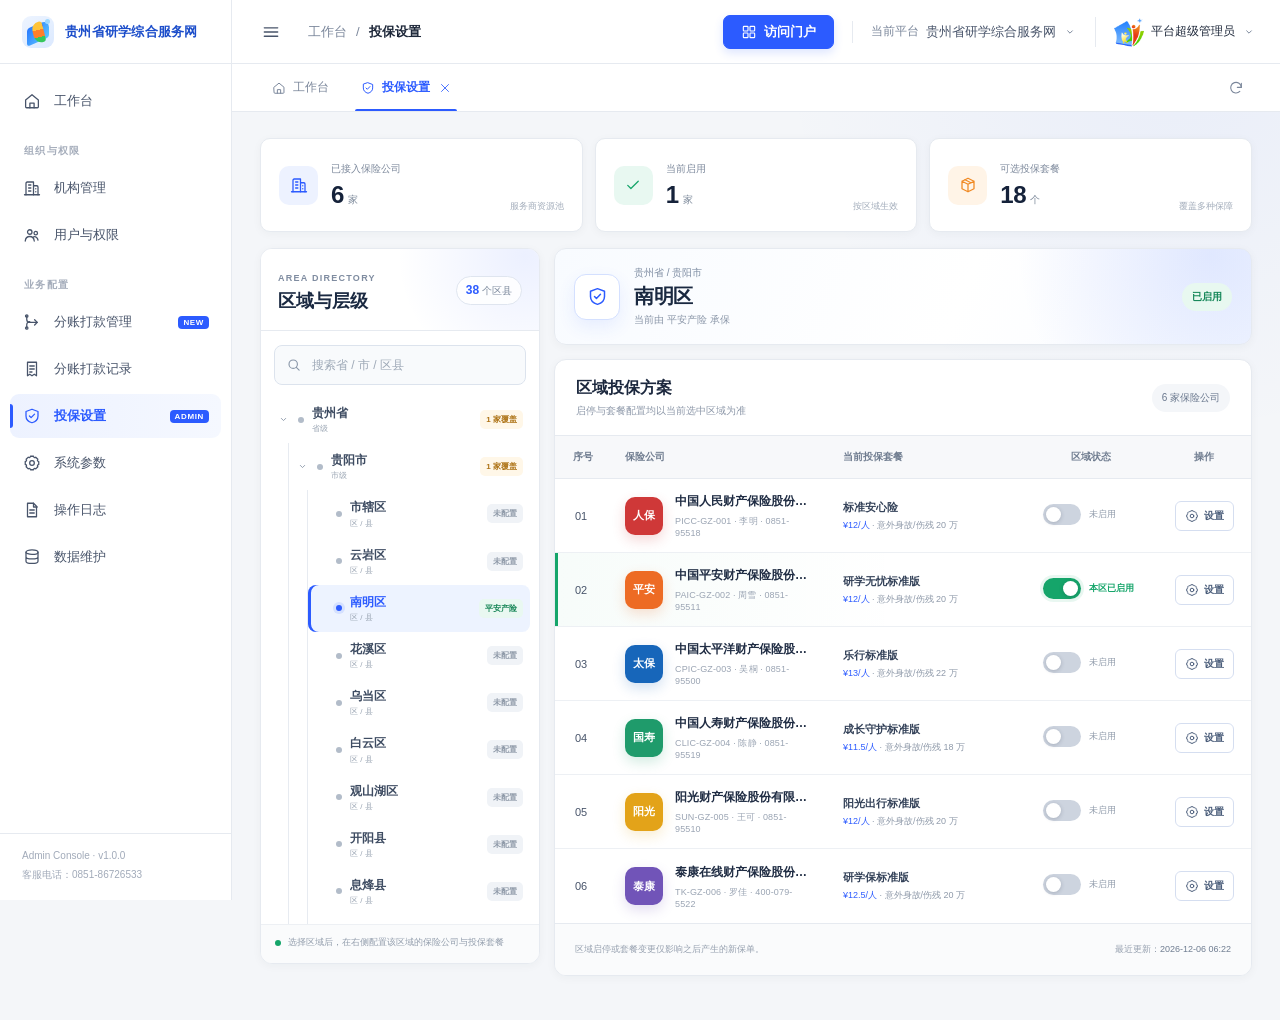
==== commit 8d219864: "Move insurance regions into dedicated admin panel" ====
--- a/insurance-management/admin.html
+++ b/insurance-management/admin.html
@@ -10,7 +10,7 @@
     <title>投保设置｜贵州省研学综合服务网 Admin</title>
     <link rel="icon" type="image/png" href="../assets/logo-title.png" />
     <link rel="stylesheet" href="./styles.css" />
-    <link rel="stylesheet" href="./admin.css" />
+    <link rel="stylesheet" href="./admin.css?v=20261030-region-2" />
   </head>
   <body>
     <svg class="svg-sprite" aria-hidden="true">
@@ -31,6 +31,16 @@
         <path d="M12 3 20 6v5.9c0 4.8-3.2 7.7-8 9.1-4.8-1.4-8-4.3-8-9.1V6z" />
         <path d="m8.6 12 2.2 2.2 4.6-4.7" />
       </symbol>
+      <symbol id="icon-split" viewBox="0 0 24 24">
+        <path d="M5 4v4.5c0 2.2 1.8 4 4 4h10" />
+        <path d="m15.5 9 3.5 3.5-3.5 3.5M5 20v-4.5c0-2.2 1.8-4 4-4" />
+        <circle cx="5" cy="4" r="1.6" />
+        <circle cx="5" cy="20" r="1.6" />
+      </symbol>
+      <symbol id="icon-receipt" viewBox="0 0 24 24">
+        <path d="M6 3h12v18l-3-2-3 2-3-2-3 2z" />
+        <path d="M9 8h6M9 12h6M9 16h3" />
+      </symbol>
       <symbol id="icon-building" viewBox="0 0 24 24">
         <path d="M4 21V5.5A1.5 1.5 0 0 1 5.5 4H14v17M14 9h4.5A1.5 1.5 0 0 1 20 10.5V21" />
         <path d="M2 21h20M7.5 8h3M7.5 12h3M7.5 16h3M17 13h.1M17 17h.1" />
@@ -64,6 +74,10 @@
       <symbol id="icon-refresh" viewBox="0 0 24 24">
         <path d="M20 11a8 8 0 1 0-2.3 6.2" />
         <path d="M20 5v6h-6" />
+      </symbol>
+      <symbol id="icon-search" viewBox="0 0 24 24">
+        <circle cx="10.8" cy="10.8" r="6.3" />
+        <path d="m15.5 15.5 4.2 4.2" />
       </symbol>
       <symbol id="icon-package" viewBox="0 0 24 24">
         <path d="m4 7 8-4 8 4-8 4zM4 7v10l8 4 8-4V7M12 11v10" />
@@ -103,6 +117,15 @@
           </a>
 
           <p class="nav-section-label">业务配置</p>
+          <a class="nav-item" href="../settlement-management/admin.html" aria-label="分账打款管理">
+            <span class="nav-item__icon"><svg><use href="#icon-split"></use></svg></span>
+            <span class="nav-item__label">分账打款管理</span>
+            <span class="nav-item__badge">NEW</span>
+          </a>
+          <a class="nav-item" href="../settlement-management/records.html" aria-label="分账打款记录">
+            <span class="nav-item__icon"><svg><use href="#icon-receipt"></use></svg></span>
+            <span class="nav-item__label">分账打款记录</span>
+          </a>
           <a class="nav-item is-active" href="#" aria-current="page" aria-label="投保设置">
             <span class="nav-item__icon"><svg><use href="#icon-shield"></use></svg></span>
             <span class="nav-item__label">投保设置</span>
@@ -205,26 +228,88 @@
             </article>
           </section>
 
-          <section class="admin-table-card">
-            <div class="provider-table-wrap">
-              <table class="provider-table">
-                <thead>
-                  <tr>
-                    <th class="provider-col-index">序号</th>
-                    <th>保险公司</th>
-                    <th class="provider-col-package">当前投保套餐</th>
-                    <th class="provider-col-status">启用状态</th>
-                    <th class="provider-col-action">操作</th>
-                  </tr>
-                </thead>
-                <tbody id="companyTableBody"></tbody>
-              </table>
-            </div>
-
-            <footer class="admin-table-card__foot">
-              <span>配置变更将同步至投保管理，仅影响之后产生的新保单。</span>
-              <span>最近更新：<strong id="updatedAt">--</strong></span>
-            </footer>
+          <section class="insurance-workbench">
+            <aside class="insurance-region-browser" aria-labelledby="regionBrowserTitle">
+              <header class="insurance-region-browser__head">
+                <div>
+                  <span class="region-kicker">AREA DIRECTORY</span>
+                  <h2 id="regionBrowserTitle">区域与层级</h2>
+                </div>
+                <span class="region-browser-count">
+                  <strong id="regionCoveredTotal">38</strong> 个区县
+                </span>
+              </header>
+
+              <label class="insurance-region-search">
+                <svg aria-hidden="true"><use href="#icon-search"></use></svg>
+                <input
+                  id="regionSearch"
+                  type="search"
+                  placeholder="搜索省 / 市 / 区县"
+                  autocomplete="off"
+                />
+              </label>
+
+              <div
+                class="insurance-region-tree"
+                id="regionTree"
+                role="tree"
+                aria-label="贵州省市与区县"
+              ></div>
+
+              <footer class="insurance-region-browser__foot">
+                <span class="insurance-region-browser__dot" aria-hidden="true"></span>
+                选择区域后，在右侧配置该区域的保险公司与投保套餐
+              </footer>
+            </aside>
+
+            <div class="insurance-config">
+              <section class="selected-region-panel" aria-labelledby="selectedRegionTitle">
+                <span class="selected-region-panel__icon" aria-hidden="true">
+                  <svg><use href="#icon-shield"></use></svg>
+                </span>
+                <div class="selected-region-panel__body">
+                  <span class="selected-region-panel__path" id="selectedRegionPath">
+                    贵州省
+                  </span>
+                  <h2 id="selectedRegionTitle">贵州省</h2>
+                  <p id="selectedRegionMeta">选择区域后配置投保服务</p>
+                </div>
+                <span class="selected-region-panel__status" id="selectedRegionStatus">
+                  未配置
+                </span>
+              </section>
+
+              <section class="admin-table-card">
+                <header class="admin-table-card__head">
+                  <div>
+                    <h2>区域投保方案</h2>
+                    <p>启停与套餐配置均以当前选中区域为准</p>
+                  </div>
+                  <span class="provider-count" id="regionalProviderCount">0 家保险公司</span>
+                </header>
+
+                <div class="provider-table-wrap">
+                  <table class="provider-table">
+                    <thead>
+                      <tr>
+                        <th class="provider-col-index">序号</th>
+                        <th>保险公司</th>
+                        <th class="provider-col-package">当前投保套餐</th>
+                        <th class="provider-col-status">区域状态</th>
+                        <th class="provider-col-action">操作</th>
+                      </tr>
+                    </thead>
+                    <tbody id="companyTableBody"></tbody>
+                  </table>
+                </div>
+
+                <footer class="admin-table-card__foot">
+                  <span>区域启停或套餐变更仅影响之后产生的新保单。</span>
+                  <span>最近更新：<strong id="updatedAt">--</strong></span>
+                </footer>
+              </section>
+            </div>
           </section>
         </main>
       </div>
@@ -239,8 +324,8 @@
       >
         <header class="settings-modal__head">
           <div>
-            <span class="modal-kicker">COMPANY SETTINGS</span>
-            <h2 id="settingsTitle">设置投保套餐与区域</h2>
+            <span class="modal-kicker">INSURANCE PLAN</span>
+            <h2 id="settingsTitle">设置投保套餐</h2>
           </div>
           <button class="icon-button" id="settingsClose" type="button" aria-label="关闭设置">
             <svg><use href="#icon-close"></use></svg>
@@ -268,22 +353,9 @@
             <div class="plan-grid" id="planGrid"></div>
           </section>
 
-          <section class="region-section" aria-labelledby="regionSectionTitle">
-            <div class="plan-section__head">
-              <div>
-                <h3 id="regionSectionTitle">选择投保区域</h3>
-                <p>可勾选省、市、区/县，灰色区域已由其他保险公司投保</p>
-              </div>
-              <span class="region-selected-count">已选 <strong id="regionSelectedCount">0</strong> 个</span>
-            </div>
-            <div class="region-selected" id="regionSelectedChips"></div>
-            <div class="region-groups" id="regionGroups"></div>
-            <p class="region-error" id="regionError" hidden></p>
-          </section>
-
           <p class="settings-note">
             <svg><use href="#icon-shield"></use></svg>
-            套餐与区域变更仅影响之后产生的新保单，历史保单不受影响。
+            套餐变更仅影响之后产生的新保单，历史保单不受影响。
           </p>
         </div>
 
@@ -291,7 +363,7 @@
           <button class="ghost-button" id="settingsCancel" type="button">取消</button>
           <button class="primary-button" id="settingsSave" type="button">
             <svg><use href="#icon-check"></use></svg>
-            保存设置
+            保存套餐
           </button>
         </footer>
       </section>
@@ -299,6 +371,6 @@
 
     <div class="toast-region" id="toastRegion" aria-live="polite" aria-atomic="true"></div>
 
-    <script src="./admin.js"></script>
+    <script src="./admin.js?v=20261030-region-2"></script>
   </body>
 </html>
--- a/insurance-management/styles.css
+++ b/insurance-management/styles.css
@@ -1037,6 +1037,11 @@
   text-align: center;
 }
 
+.data-table .col-date {
+  width: 196px;
+  text-align: center;
+}
+
 .data-table .col-action {
   width: 286px;
   text-align: center;
@@ -1044,6 +1049,7 @@
 
 .data-table th.col-index,
 .data-table th.col-number,
+.data-table th.col-date,
 .data-table th.col-action {
   text-align: center;
 }
@@ -1116,6 +1122,24 @@
 
 .count-cell.is-pending strong {
   color: var(--warning);
+}
+
+.insurance-period {
+  display: inline-grid;
+  gap: 4px;
+  justify-items: center;
+}
+
+.insurance-period strong {
+  color: var(--ink-2);
+  font-size: 11px;
+  font-weight: 650;
+  white-space: nowrap;
+}
+
+.insurance-period small {
+  color: var(--primary);
+  font-size: 9px;
 }
 
 .row-actions {
@@ -1440,19 +1464,143 @@
 }
 
 .student-table {
-  min-width: 920px;
+  min-width: 1080px;
 }
 
 .student-table .col-index {
   width: 64px;
 }
 
+.student-table .student-name {
+  width: 122px;
+}
+
+.student-table .student-id {
+  width: 188px;
+}
+
+.student-table .student-phone {
+  width: 128px;
+}
+
+.student-table .student-participation {
+  width: 132px;
+  text-align: center;
+}
+
+.student-table .student-insurance {
+  width: 110px;
+  text-align: center;
+}
+
 .student-table .col-action {
   width: 260px;
 }
 
 .student-table td {
   height: 56px;
+}
+
+.insurance-status {
+  display: inline-flex;
+  align-items: center;
+  gap: 6px;
+}
+
+.insurance-status small {
+  padding: 3px 6px;
+  border-radius: 5px;
+  color: #607592;
+  background: #eef3fa;
+  font-size: 9px;
+  font-weight: 600;
+  white-space: nowrap;
+}
+
+.participation-switch {
+  display: inline-flex;
+  align-items: center;
+  gap: 7px;
+  cursor: pointer;
+  user-select: none;
+}
+
+.participation-switch input {
+  position: absolute;
+  width: 1px;
+  height: 1px;
+  opacity: 0;
+  pointer-events: none;
+}
+
+.participation-switch__track {
+  position: relative;
+  width: 32px;
+  height: 18px;
+  flex: 0 0 32px;
+  border-radius: 999px;
+  background: #c9d1de;
+  box-shadow: inset 0 0 0 1px rgba(56, 72, 96, 0.08);
+  transition:
+    background-color 160ms ease,
+    box-shadow 160ms ease;
+}
+
+.participation-switch__track::after {
+  position: absolute;
+  top: 2px;
+  left: 2px;
+  width: 14px;
+  height: 14px;
+  border-radius: 50%;
+  background: #fff;
+  box-shadow: 0 1px 4px rgba(26, 42, 68, 0.2);
+  content: "";
+  transition: transform 160ms ease;
+}
+
+.participation-switch input:checked + .participation-switch__track {
+  background: var(--primary);
+  box-shadow: inset 0 0 0 1px rgba(34, 76, 220, 0.16);
+}
+
+.participation-switch input:checked + .participation-switch__track::after {
+  transform: translateX(14px);
+}
+
+.participation-switch input:focus-visible + .participation-switch__track {
+  outline: 2px solid rgba(44, 91, 255, 0.25);
+  outline-offset: 2px;
+}
+
+.participation-switch__labels {
+  display: inline-grid;
+  min-width: 36px;
+  color: #8a96a8;
+  font-size: 10px;
+  text-align: left;
+}
+
+.participation-switch__on,
+.participation-switch__off {
+  grid-area: 1 / 1;
+}
+
+.participation-switch__on {
+  color: var(--primary);
+  opacity: 0;
+}
+
+.participation-switch__off {
+  opacity: 1;
+}
+
+.participation-switch input:checked ~ .participation-switch__labels .participation-switch__on {
+  opacity: 1;
+}
+
+.participation-switch input:checked ~ .participation-switch__labels .participation-switch__off {
+  opacity: 0;
 }
 
 .id-number {
@@ -1694,6 +1842,26 @@
   color: var(--ink);
 }
 
+.payment-details .payment-plan-description {
+  max-width: 250px;
+  padding: 8px 0;
+  overflow: visible;
+  line-height: 1.65;
+  text-overflow: clip;
+  white-space: normal;
+}
+
+.payment-sync-note {
+  margin: 12px 0 0;
+  padding: 9px 11px;
+  border: 1px solid #dce6ff;
+  border-radius: 7px;
+  color: #47618e;
+  background: #f3f7ff;
+  font-size: 10px;
+  line-height: 1.55;
+}
+
 .payment-hint {
   margin: 13px 0 0;
   color: #98a3b3;
@@ -2102,7 +2270,8 @@
     padding-right: 26px;
   }
 
-  .data-table td.col-number {
+  .data-table td.col-number,
+  .data-table td.col-date {
     display: grid;
     width: auto;
     justify-items: start;
@@ -2113,17 +2282,20 @@
     text-align: left;
   }
 
-  .data-table td.col-number::before {
+  .data-table td.col-number::before,
+  .data-table td.col-date::before {
     color: #909bab;
+    content: attr(data-label);
     font-size: 9px;
   }
 
-  .data-table td.col-number:nth-child(3)::before {
-    content: "已投保人数";
-  }
-
-  .data-table td.col-number:nth-child(4)::before {
-    content: "待投保人数";
+  .activity-table td.col-date {
+    align-content: center;
+  }
+
+  .activity-table .insurance-period {
+    justify-items: start;
+    text-align: left;
   }
 
   .data-table td.col-action {
@@ -2252,31 +2424,33 @@
     gap: 8px;
   }
 
-  .student-table td:nth-child(2) {
+  .student-table .student-name {
     grid-column: 1;
   }
 
-  .student-table td:nth-child(3)::before {
+  .student-table .student-id::before,
+  .student-table .student-phone::before,
+  .student-table .student-participation::before,
+  .student-table .student-insurance::before {
     display: block;
     margin-bottom: 3px;
     color: #909bab;
-    content: "身份证号";
+    content: attr(data-label);
     font-size: 9px;
   }
 
-  .student-table td:nth-child(4) {
+  .student-table .student-phone {
     padding-top: 3px;
   }
 
-  .student-table td:nth-child(4)::before {
-    display: block;
-    margin-bottom: 3px;
-    color: #909bab;
-    content: "手机号";
-    font-size: 9px;
-  }
-
-  .student-table td:nth-child(5) {
+  .student-table .student-participation,
+  .student-table .student-insurance {
+    justify-items: start;
+    text-align: left;
+  }
+
+  .student-table .student-participation::before,
+  .student-table .student-insurance::before {
     justify-self: start;
   }
 
--- a/insurance-management/admin.css
+++ b/insurance-management/admin.css
@@ -1,5 +1,5 @@
 .admin-content {
-  max-width: 1480px;
+  max-width: 1540px;
 }
 
 .admin-security {
@@ -220,6 +220,371 @@
   white-space: nowrap;
 }
 
+.insurance-workbench {
+  display: grid;
+  grid-template-columns: 300px minmax(0, 1fr);
+  align-items: start;
+  gap: 18px;
+}
+
+.insurance-region-browser,
+.selected-region-panel,
+.admin-table-card {
+  border: 1px solid var(--line);
+  border-radius: 12px;
+  background: #fff;
+  box-shadow: var(--shadow-card);
+}
+
+.insurance-region-browser {
+  position: sticky;
+  top: calc(var(--header-height) + var(--tab-height) + 16px);
+  overflow: hidden;
+}
+
+.insurance-region-browser__head {
+  display: flex;
+  min-height: 82px;
+  align-items: center;
+  justify-content: space-between;
+  gap: 12px;
+  padding: 16px 17px 14px;
+  border-bottom: 1px solid var(--line);
+  background:
+    radial-gradient(circle at 95% 8%, rgba(44, 91, 255, 0.09), transparent 8rem),
+    #fff;
+}
+
+.region-kicker {
+  color: #7f8ca0;
+  font-size: 9px;
+  font-weight: 800;
+  letter-spacing: 0.14em;
+}
+
+.insurance-region-browser__head h2 {
+  margin: 5px 0 0;
+  color: #1a2941;
+  font-size: 18px;
+  font-weight: 730;
+}
+
+.region-browser-count {
+  padding: 6px 9px;
+  border: 1px solid #dfe5ef;
+  border-radius: 999px;
+  color: #7e8b9e;
+  background: rgba(255, 255, 255, 0.86);
+  font-size: 10px;
+  white-space: nowrap;
+}
+
+.region-browser-count strong {
+  color: var(--primary);
+  font-size: 12px;
+}
+
+.insurance-region-search {
+  display: flex;
+  height: 40px;
+  align-items: center;
+  gap: 8px;
+  margin: 14px 13px 9px;
+  padding: 0 11px;
+  border: 1px solid #dce3ed;
+  border-radius: 8px;
+  background: #f8fafc;
+  transition: border-color 160ms ease, background-color 160ms ease, box-shadow 160ms ease;
+}
+
+.insurance-region-search:focus-within {
+  border-color: #9fb3ee;
+  background: #fff;
+  box-shadow: 0 0 0 3px rgba(44, 91, 255, 0.08);
+}
+
+.insurance-region-search svg {
+  width: 16px;
+  height: 16px;
+  flex: 0 0 16px;
+  color: #8996a8;
+}
+
+.insurance-region-search input {
+  width: 100%;
+  min-width: 0;
+  border: 0;
+  outline: 0;
+  color: #3b4960;
+  background: transparent;
+  font-size: 12px;
+}
+
+.insurance-region-search input::placeholder {
+  color: #9ea9b7;
+}
+
+.insurance-region-tree {
+  max-height: min(580px, calc(100vh - 370px));
+  min-height: 320px;
+  padding: 2px 9px 10px;
+  overflow-y: auto;
+  scrollbar-color: #d5dbe4 transparent;
+  scrollbar-width: thin;
+}
+
+.region-tree-node__row {
+  display: flex;
+  min-width: 0;
+  align-items: stretch;
+  border-radius: 8px;
+  transition: background-color 150ms ease;
+}
+
+.region-tree-node__row:hover {
+  background: #f7f9fc;
+}
+
+.region-tree-node__row.is-selected {
+  background: #edf3ff;
+  box-shadow: inset 3px 0 0 var(--primary);
+}
+
+.region-tree-node__toggle,
+.region-tree-node__spacer {
+  width: 26px;
+  flex: 0 0 26px;
+}
+
+.region-tree-node__toggle {
+  display: grid;
+  align-self: center;
+  height: 34px;
+  padding: 0;
+  place-items: center;
+  border: 0;
+  border-radius: 6px;
+  color: #8d99aa;
+  background: transparent;
+  cursor: pointer;
+}
+
+.region-tree-node__toggle:hover {
+  color: var(--primary);
+  background: #eaf0ff;
+}
+
+.region-tree-node__toggle svg {
+  width: 13px;
+  height: 13px;
+  transform: rotate(-90deg);
+  transition: transform 150ms ease;
+}
+
+.region-tree-node__toggle.is-expanded svg {
+  transform: rotate(0);
+}
+
+.region-tree-node__select {
+  display: flex;
+  min-width: 0;
+  flex: 1;
+  align-items: center;
+  gap: 8px;
+  padding: 9px 7px 9px 2px;
+  border: 0;
+  color: inherit;
+  background: transparent;
+  font: inherit;
+  text-align: left;
+  cursor: pointer;
+}
+
+.region-tree-node__dot {
+  width: 6px;
+  height: 6px;
+  flex: 0 0 6px;
+  border-radius: 50%;
+  background: #b2bcc9;
+}
+
+.region-tree-node__row.is-selected .region-tree-node__dot {
+  background: var(--primary);
+  box-shadow: 0 0 0 3px rgba(44, 91, 255, 0.12);
+}
+
+.region-tree-node__copy {
+  display: grid;
+  min-width: 0;
+  flex: 1;
+  gap: 2px;
+}
+
+.region-tree-node__copy strong {
+  overflow: hidden;
+  color: #3e4c62;
+  font-size: 12px;
+  font-weight: 620;
+  line-height: 1.35;
+  text-overflow: ellipsis;
+  white-space: nowrap;
+}
+
+.region-tree-node__row.is-selected .region-tree-node__copy strong {
+  color: var(--primary);
+  font-weight: 680;
+}
+
+.region-tree-node__copy small {
+  color: #9aa5b3;
+  font-size: 8px;
+}
+
+.region-tree-node__badge {
+  max-width: 78px;
+  flex: 0 0 auto;
+  overflow: hidden;
+  padding: 4px 6px;
+  border-radius: 5px;
+  font-size: 8px;
+  font-weight: 600;
+  text-align: right;
+  text-overflow: ellipsis;
+  white-space: nowrap;
+}
+
+.region-tree-node__badge.is-enabled {
+  color: #148455;
+  background: #e9f8f1;
+}
+
+.region-tree-node__badge.is-partial {
+  color: #ad7214;
+  background: #fff7e8;
+}
+
+.region-tree-node__badge.is-empty {
+  color: #8e99a8;
+  background: #f0f3f7;
+}
+
+.region-tree-node__children {
+  margin-left: 18px;
+  border-left: 1px solid #e7ebf1;
+}
+
+.region-tree-empty {
+  display: grid;
+  min-height: 180px;
+  place-items: center;
+  color: #97a2b1;
+  font-size: 12px;
+}
+
+.insurance-region-browser__foot {
+  display: flex;
+  align-items: flex-start;
+  gap: 7px;
+  padding: 11px 14px 13px;
+  border-top: 1px solid #edf0f4;
+  color: #929dac;
+  background: #fafbfc;
+  font-size: 9px;
+  line-height: 1.55;
+}
+
+.insurance-region-browser__dot {
+  width: 6px;
+  height: 6px;
+  flex: 0 0 6px;
+  margin-top: 4px;
+  border-radius: 50%;
+  background: var(--success);
+}
+
+.insurance-config {
+  display: grid;
+  min-width: 0;
+  gap: 14px;
+}
+
+.selected-region-panel {
+  position: relative;
+  display: flex;
+  min-height: 94px;
+  align-items: center;
+  gap: 14px;
+  overflow: hidden;
+  padding: 17px 19px;
+  background:
+    radial-gradient(circle at 94% 6%, rgba(44, 91, 255, 0.12), transparent 12rem),
+    linear-gradient(112deg, #f8fbff, #fff 58%, #f7faff);
+}
+
+.selected-region-panel__icon {
+  display: grid;
+  width: 46px;
+  height: 46px;
+  flex: 0 0 46px;
+  place-items: center;
+  border: 1px solid #d4e0ff;
+  border-radius: 12px;
+  color: var(--primary);
+  background: #fff;
+  box-shadow: 0 7px 18px rgba(44, 91, 255, 0.09);
+}
+
+.selected-region-panel__icon svg {
+  width: 21px;
+  height: 21px;
+}
+
+.selected-region-panel__body {
+  display: grid;
+  min-width: 0;
+  flex: 1;
+  gap: 3px;
+}
+
+.selected-region-panel__path {
+  color: #7d8ca2;
+  font-size: 10px;
+}
+
+.selected-region-panel h2 {
+  margin: 0;
+  color: #192840;
+  font-size: 20px;
+  font-weight: 740;
+  letter-spacing: -0.02em;
+}
+
+.selected-region-panel p {
+  margin: 0;
+  color: #8995a7;
+  font-size: 10px;
+}
+
+.selected-region-panel__status {
+  padding: 7px 10px;
+  border-radius: 999px;
+  color: #7f8b9c;
+  background: #eef1f5;
+  font-size: 10px;
+  font-weight: 650;
+  white-space: nowrap;
+}
+
+.selected-region-panel__status.is-enabled {
+  color: #138657;
+  background: #e8f8f0;
+}
+
+.selected-region-panel__status.is-partial {
+  color: #ad7214;
+  background: #fff4dd;
+}
+
 .admin-table-card {
   overflow: hidden;
   border: 1px solid var(--line);
@@ -270,7 +635,7 @@
 
 .provider-table {
   width: 100%;
-  min-width: 900px;
+  min-width: 690px;
   border-spacing: 0;
   border-collapse: separate;
   table-layout: fixed;
@@ -322,22 +687,29 @@
     #fafdff;
 }
 
+.provider-table tbody tr.is-related {
+  background:
+    linear-gradient(90deg, rgba(219, 150, 38, 0.035), transparent 52%),
+    #fff;
+  box-shadow: inset 3px 0 0 #e2a63d;
+}
+
 .provider-col-index {
-  width: 66px;
+  width: 52px;
   text-align: center !important;
 }
 
 .provider-col-package {
-  width: 260px;
+  width: 200px;
 }
 
 .provider-col-status {
-  width: 160px;
+  width: 132px;
   text-align: center !important;
 }
 
 .provider-col-action {
-  width: 110px;
+  width: 94px;
   text-align: center !important;
 }
 
@@ -423,7 +795,7 @@
 }
 
 .provider-status__label {
-  min-width: 32px;
+  min-width: 70px;
   color: #8f9aaa;
   font-size: 9px;
   text-align: left;
@@ -431,6 +803,11 @@
 
 .provider-status__label.is-enabled {
   color: var(--success);
+  font-weight: 650;
+}
+
+.provider-status__label.is-partial {
+  color: #af761b;
   font-weight: 650;
 }
 
@@ -484,6 +861,7 @@
   background: #fff;
   font-size: 10px;
   font-weight: 600;
+  white-space: nowrap;
   cursor: pointer;
   transition: border-color 160ms ease, color 160ms ease, background-color 160ms ease;
 }
@@ -1124,13 +1502,33 @@
   animation-delay: 175ms;
 }
 
+@media (max-width: 1320px) {
+  .insurance-workbench {
+    grid-template-columns: 280px minmax(0, 1fr);
+    gap: 14px;
+  }
+}
+
 @media (max-width: 1100px) {
+  .insurance-workbench {
+    grid-template-columns: 1fr;
+  }
+
+  .insurance-region-browser {
+    position: static;
+  }
+
+  .insurance-region-tree {
+    max-height: 350px;
+    min-height: 0;
+  }
+
   .admin-metric__note {
     display: none;
   }
 
   .provider-col-package {
-    width: 230px;
+    width: 200px;
   }
 }
 
@@ -1193,6 +1591,46 @@
   .admin-metric {
     min-height: 77px;
     padding: 12px 14px;
+  }
+
+  .insurance-region-browser__head {
+    min-height: 74px;
+    padding: 14px;
+  }
+
+  .insurance-region-browser__head h2 {
+    font-size: 17px;
+  }
+
+  .insurance-region-tree {
+    max-height: 330px;
+    padding-right: 8px;
+    padding-left: 8px;
+  }
+
+  .region-tree-node__copy strong {
+    font-size: 12px;
+  }
+
+  .selected-region-panel {
+    min-height: 92px;
+    padding: 15px;
+  }
+
+  .selected-region-panel__icon {
+    width: 42px;
+    height: 42px;
+    flex-basis: 42px;
+  }
+
+  .selected-region-panel h2 {
+    font-size: 18px;
+  }
+
+  .selected-region-panel__status {
+    align-self: flex-start;
+    padding: 5px 7px;
+    font-size: 9px;
   }
 
   .admin-table-card__head {
